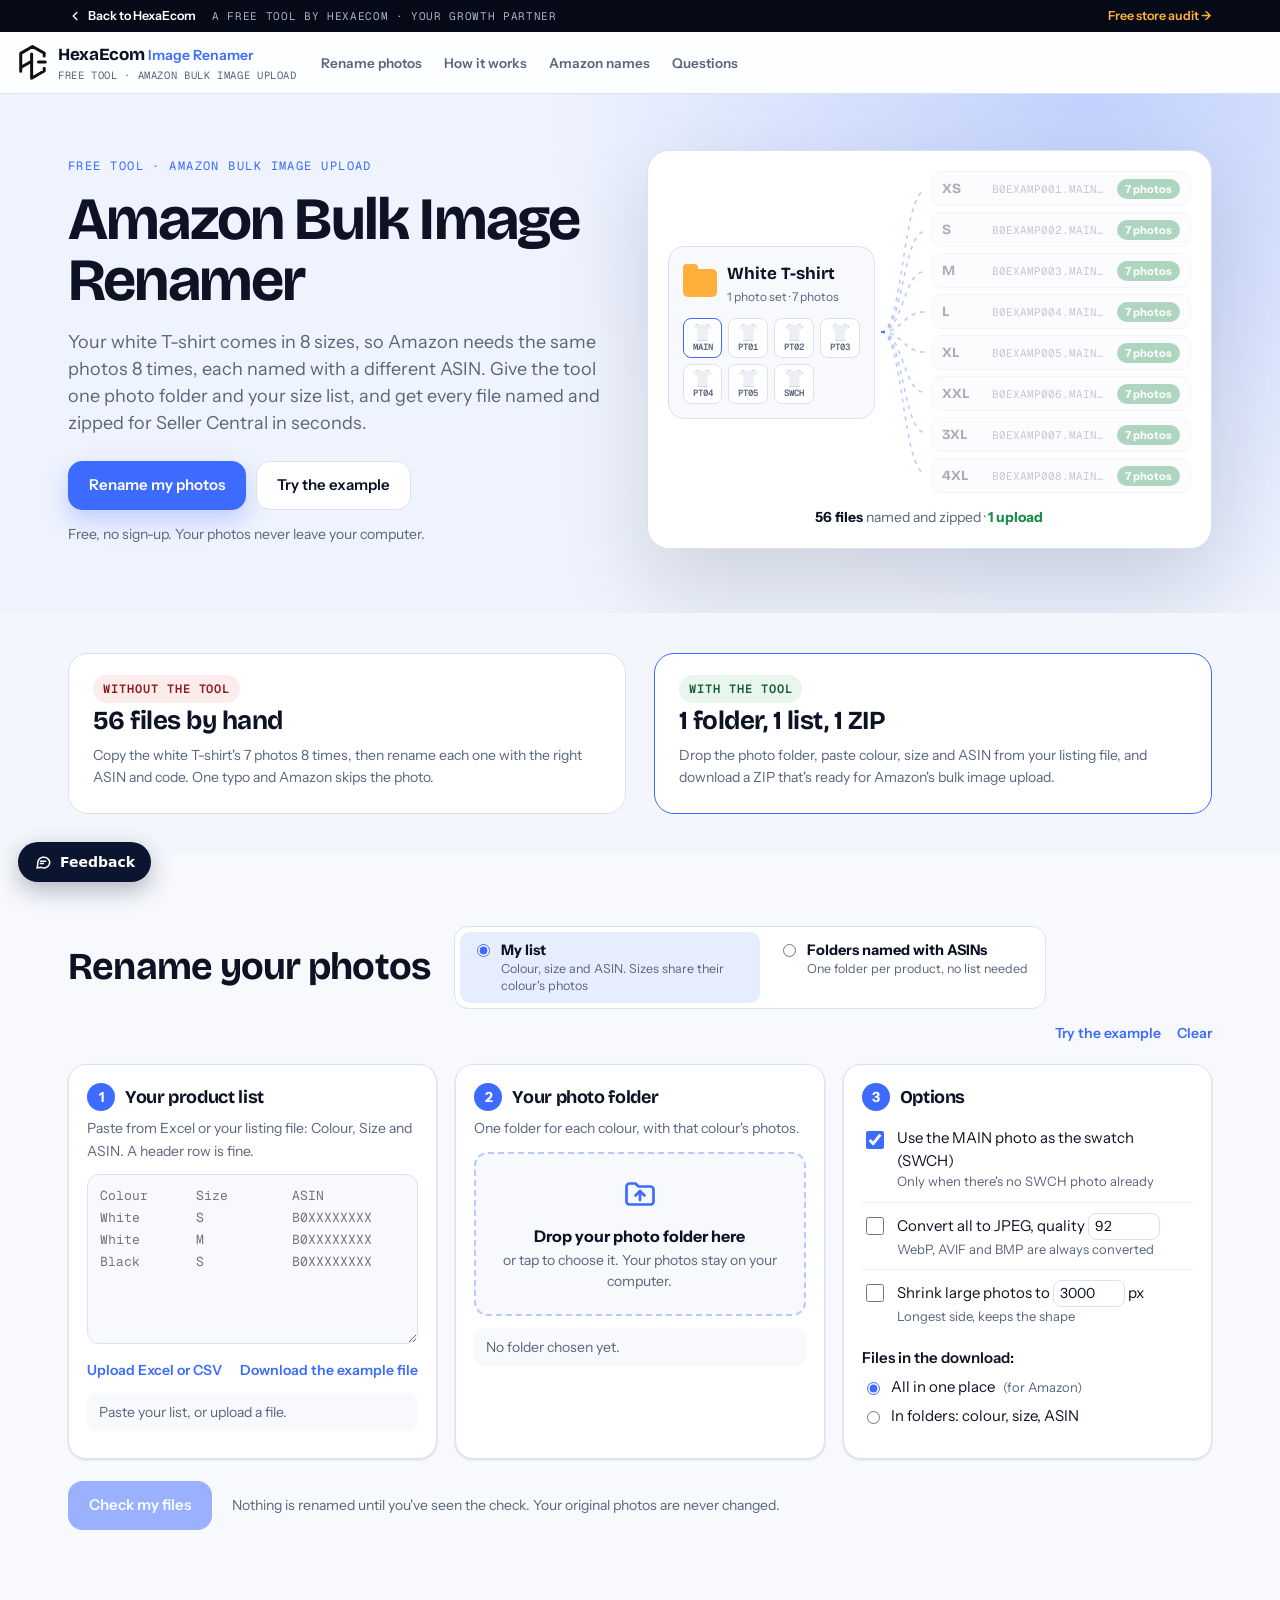
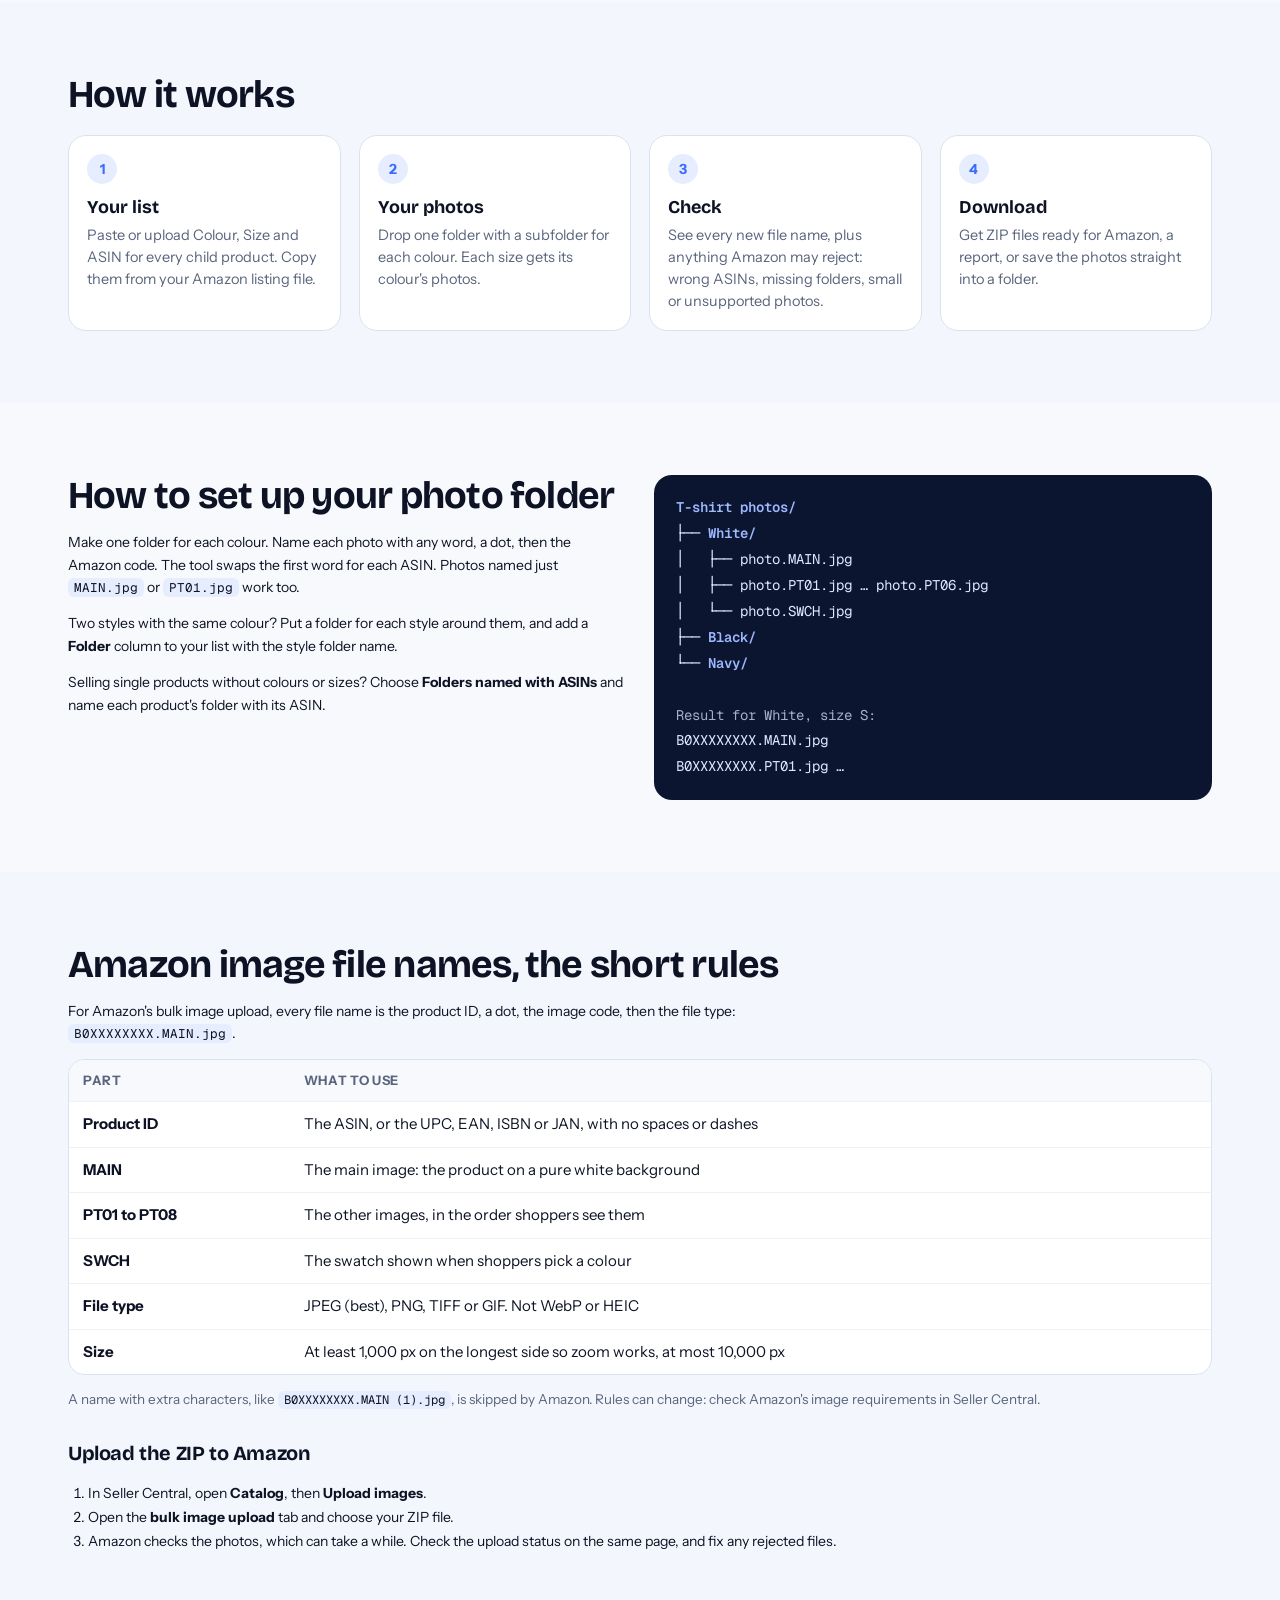
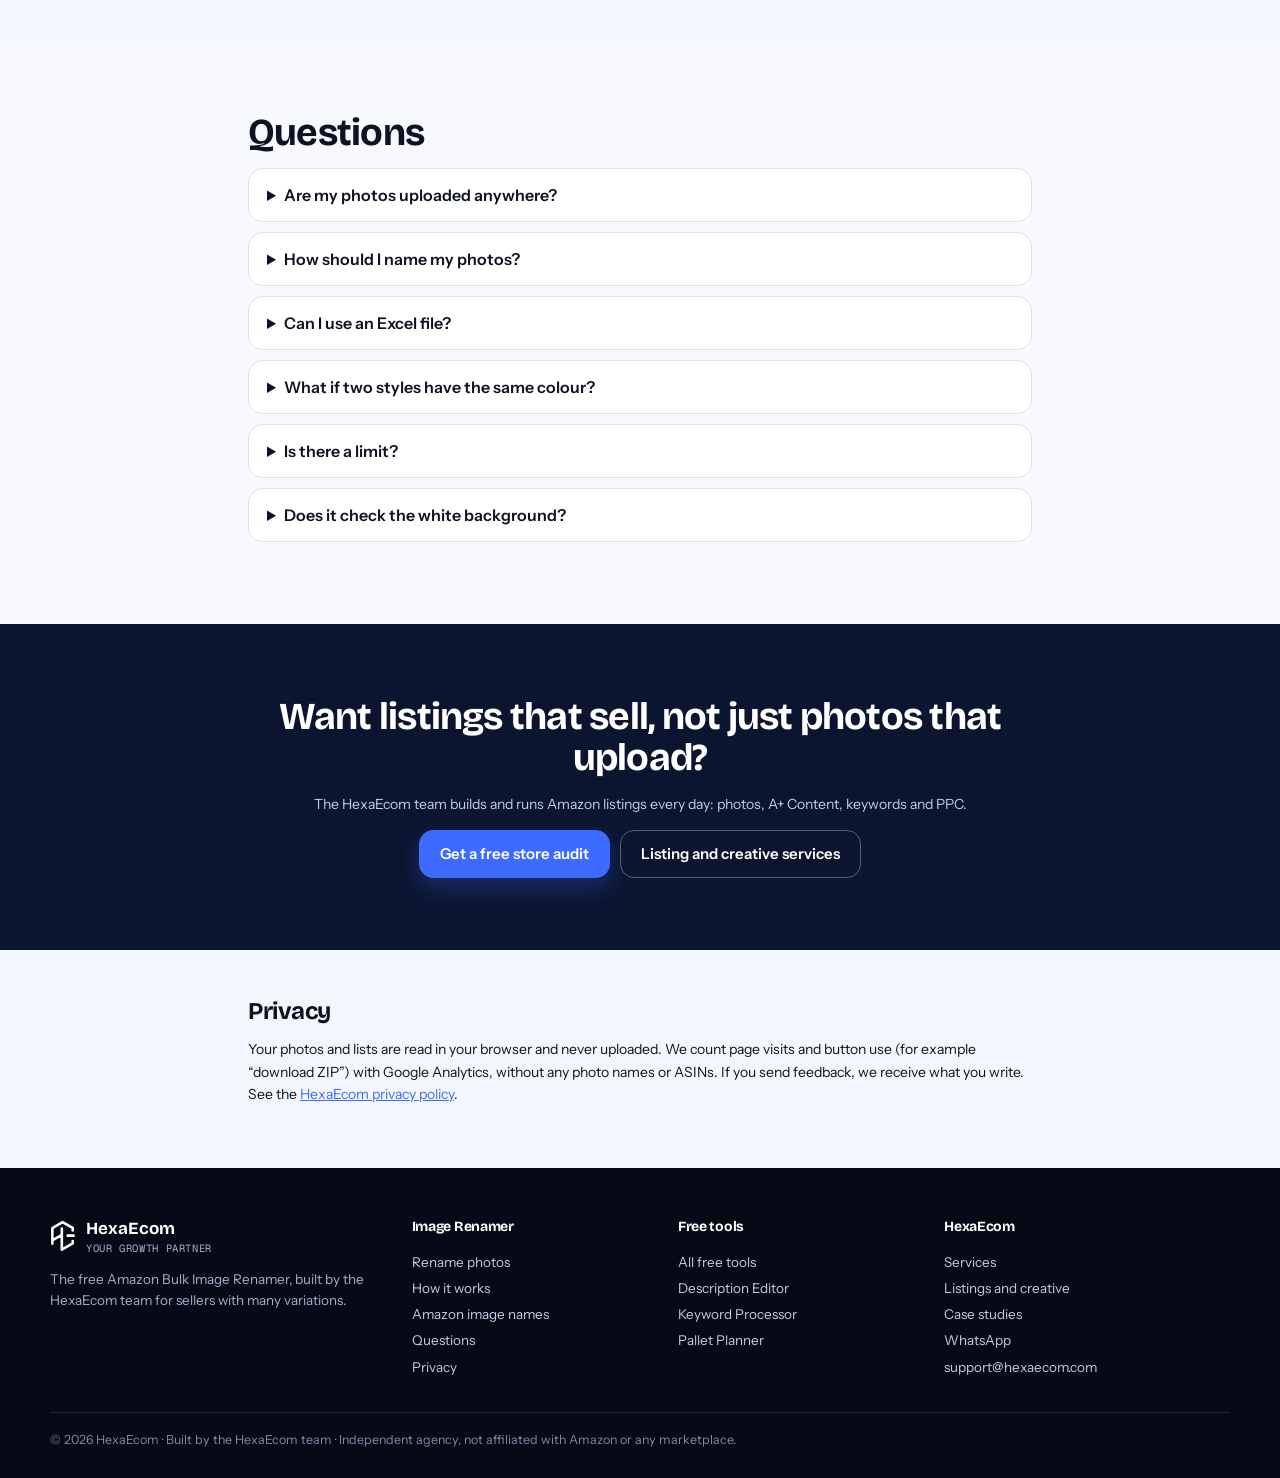
==== index.html @ 63f13015 "Amazon Bulk Image Renamer: first version One photo set per colour becomes Amazon file names for ever" ====
<!DOCTYPE html>
<html lang="en">
<head>
<meta charset="UTF-8">
<meta name="viewport" content="width=device-width, initial-scale=1">
<title>Amazon Bulk Image Renamer: Name Photos for Every ASIN | HexaEcom</title>
<meta name="description" content="Free Amazon bulk image renamer. One photo set per colour becomes ASIN.MAIN.jpg, ASIN.PT01.jpg and more for every size, in ZIPs ready for Seller Central's bulk image upload. No sign-up.">
<meta name="author" content="HexaEcom">
<link rel="canonical" href="https://images.hexaecom.com/">
<meta property="og:type" content="website">
<meta property="og:site_name" content="HexaEcom Image Renamer">
<meta property="og:title" content="Amazon Bulk Image Renamer | HexaEcom">
<meta property="og:description" content="Name listing photos for every ASIN at once, ready for Amazon's bulk image upload. Free, private, runs in your browser.">
<meta property="og:image" content="https://images.hexaecom.com/assets/img/og-image.png">
<meta property="og:url" content="https://images.hexaecom.com/">
<meta name="twitter:card" content="summary_large_image">
<meta name="theme-color" content="#3d6bff">
<link rel="icon" href="assets/img/favicon.svg" type="image/svg+xml">
<script src="assets/js/analytics.js"></script>
<link rel="preconnect" href="https://fonts.googleapis.com">
<link rel="preconnect" href="https://fonts.gstatic.com" crossorigin>
<link rel="stylesheet" href="https://fonts.googleapis.com/css2?family=Bricolage+Grotesque:opsz,wght@12..96,500..800&family=Geist+Mono:wght@400;500;600&family=Instrument+Sans:wght@400;500;600;700&display=swap">
<link rel="stylesheet" href="assets/css/base.css">
<link rel="stylesheet" href="assets/css/site.css">
<script type="application/ld+json">{"@context":"https://schema.org","@graph":[{"@type":"WebApplication","name":"Amazon Bulk Image Renamer","url":"https://images.hexaecom.com/","applicationCategory":"BusinessApplication","operatingSystem":"Any","browserRequirements":"Requires JavaScript","description":"Free tool that names product photos for every ASIN (ASIN.MAIN.jpg, ASIN.PT01.jpg, ASIN.SWCH.jpg) and packs them into ZIP files for Amazon's bulk image upload.","offers":{"@type":"Offer","price":"0","priceCurrency":"USD"},"publisher":{"@type":"Organization","name":"HexaEcom","url":"https://hexaecom.com/"}},{"@type":"FAQPage","mainEntity":[{"@type":"Question","name":"Are my photos uploaded anywhere?","acceptedAnswer":{"@type":"Answer","text":"No. The tool runs in your browser. Your photos are read on your computer and never uploaded, and your original files are never changed."}},{"@type":"Question","name":"How should I name my photos?","acceptedAnswer":{"@type":"Answer","text":"Any word, a dot, then the Amazon code, for example photo.MAIN.jpg, photo.PT01.jpg or photo.SWCH.jpg. Files named just MAIN.jpg or PT01.jpg work too. The tool replaces the first word with each ASIN."}},{"@type":"Question","name":"Can I use an Excel file?","acceptedAnswer":{"@type":"Answer","text":"Yes. Upload an .xlsx or .csv file with Colour, Size and ASIN columns, or copy the rows from Excel and paste them."}},{"@type":"Question","name":"What if two styles have the same colour?","acceptedAnswer":{"@type":"Answer","text":"Add a Folder column with the style folder name, for example Style 1, and keep one colour folder inside each style folder."}},{"@type":"Question","name":"Is there a limit?","acceptedAnswer":{"@type":"Answer","text":"No set limit. Big jobs are split into ZIP files under 1 GB and 1,000 photos each. In Chrome and Edge you can also save the photos straight into a folder."}}]}]}</script>
</head>
<body>
<a class="skip" href="#tool">Skip to the tool</a>
<div class="hx-bar"><div class="in"><a class="hx-home" href="https://hexaecom.com/"><svg width="14" height="14" viewBox="0 0 24 24" fill="none" stroke="currentColor" stroke-width="2.4" stroke-linecap="round" stroke-linejoin="round" aria-hidden="true"><path d="M15 18l-6-6 6-6"/></svg>Back to HexaEcom</a><span class="hx-tag">A free tool by HexaEcom · Your Growth Partner</span><a class="hx-audit" href="https://hexaecom.com/free-audit/">Free store audit →</a></div></div>
<header class="top">
  <a class="brand" href="./" title="Image Renamer home">
    <img src="assets/img/logo-mark.svg" alt="HexaEcom logo" width="30" height="37" class="mark-ink">
    <div><b>HexaEcom <span class="by">Image Renamer</span></b><small>Free tool · Amazon bulk image upload</small></div>
  </a>
  <nav class="nav" aria-label="Site"><a href="#tool">Rename photos</a><a href="#how">How it works</a><a href="#names">Amazon names</a><a href="#faq">Questions</a></nav>
</header>

<main id="main">
<section class="hero" data-feedback-label="Top of the page">
  <div class="hero-in">
    <div class="hero-copy">
      <span class="eyebrow">Free tool · Amazon bulk image upload</span>
      <h1>Amazon Bulk Image Renamer</h1>
      <p class="lead">Your white T-shirt comes in 8 sizes, so Amazon needs the same photos 8 times, each named with a different ASIN. Give the tool one photo folder and your size list, and get every file named and zipped for Seller Central in seconds.</p>
      <div class="hero-btns"><a class="btn primary big" href="#tool">Rename my photos</a><button type="button" class="btn big" id="heroExample">Try the example</button></div>
      <p class="hero-note">Free, no sign-up. Your photos never leave your computer.</p>
    </div>
    <div class="fan" role="img" aria-label="One folder of 7 photos for the white T-shirt is copied to 8 sizes, each named with its own ASIN">
      <div class="fan-src">
        <div class="fan-head"><span class="folder-ico" aria-hidden="true"></span><b>White T-shirt</b><small>1 photo set · 7 photos</small></div>
        <div class="thumbs" aria-hidden="true"><i>MAIN</i><i>PT01</i><i>PT02</i><i>PT03</i><i>PT04</i><i>PT05</i><i>SWCH</i></div>
      </div>
      <svg class="fan-lines" viewBox="0 0 60 320" preserveAspectRatio="none" aria-hidden="true">
        <path d="M0 160 C30 160 30 20 60 20"/><path d="M0 160 C30 160 30 60 60 60"/><path d="M0 160 C30 160 30 100 60 100"/><path d="M0 160 C30 160 30 140 60 140"/>
        <path d="M0 160 C30 160 30 180 60 180"/><path d="M0 160 C30 160 30 220 60 220"/><path d="M0 160 C30 160 30 260 60 260"/><path d="M0 160 C30 160 30 300 60 300"/>
      </svg>
      <ol class="fan-out" aria-hidden="true">
        <li><b>XS</b><span>B0EXAMP001.MAIN.jpg</span><em>7</em></li>
        <li><b>S</b><span>B0EXAMP002.MAIN.jpg</span><em>7</em></li>
        <li><b>M</b><span>B0EXAMP003.MAIN.jpg</span><em>7</em></li>
        <li><b>L</b><span>B0EXAMP004.MAIN.jpg</span><em>7</em></li>
        <li><b>XL</b><span>B0EXAMP005.MAIN.jpg</span><em>7</em></li>
        <li><b>XXL</b><span>B0EXAMP006.MAIN.jpg</span><em>7</em></li>
        <li><b>3XL</b><span>B0EXAMP007.MAIN.jpg</span><em>7</em></li>
        <li><b>4XL</b><span>B0EXAMP008.MAIN.jpg</span><em>7</em></li>
      </ol>
      <div class="fan-total" aria-hidden="true"><b>56 files</b> named and zipped · <span>1 upload</span></div>
    </div>
  </div>
</section>

<section class="band compare" data-feedback-label="Without and with the tool">
  <div class="wrap two">
    <div class="cmp bad"><span class="tag">Without the tool</span><h2>56 files by hand</h2><p>Copy the white T-shirt's 7 photos 8 times, then rename each one with the right ASIN and code. One typo and Amazon skips the photo.</p></div>
    <div class="cmp good"><span class="tag">With the tool</span><h2>1 folder, 1 list, 1 ZIP</h2><p>Drop the photo folder, paste colour, size and ASIN from your listing file, and download a ZIP that's ready for Amazon's bulk image upload.</p></div>
  </div>
</section>

<section class="band tool-band" id="tool" data-feedback-label="The image renamer tool" data-mode="list">
  <div class="wrap">
    <div class="tool-head">
      <h2>Rename your photos</h2>
      <div class="mode" role="radiogroup" aria-label="How your photos are organised">
        <label><input type="radio" name="mode" value="list" checked> <span><b>My list</b><small>Colour, size and ASIN. Sizes share their colour's photos</small></span></label>
        <label><input type="radio" name="mode" value="folders"> <span><b>Folders named with ASINs</b><small>One folder per product, no list needed</small></span></label>
      </div>
      <div class="tool-links"><button type="button" class="link keep" id="tryExample">Try the example</button><button type="button" class="link keep" id="clearAll">Clear</button></div>
    </div>
    <div class="steps3">
      <div class="card step only-list">
        <h3><i>1</i>Your product list</h3>
        <p class="sub">Paste from Excel or your listing file: Colour, Size and ASIN. A header row is fine.</p>
        <textarea id="list" spellcheck="false" aria-label="Your product list: colour, size and ASIN" placeholder="Colour	Size	ASIN
White	S	B0XXXXXXXX
White	M	B0XXXXXXXX
Black	S	B0XXXXXXXX"></textarea>
        <div class="row-links"><label class="link file">Upload Excel or CSV<input type="file" id="listFile" accept=".csv,.txt,.tsv,.xlsx,.xls" hidden></label><button type="button" class="link" id="exampleCsv">Download the example file</button></div>
        <p class="found" id="listNote">Paste your list, or upload a file.</p>
      </div>
      <div class="card step">
        <h3><i class="only-list">2</i><i class="only-folders">1</i>Your photo folder</h3>
        <p class="sub only-list">One folder for each colour, with that colour's photos.</p>
        <p class="sub only-folders">One folder for each product, named with its ASIN.</p>
        <label class="drop" id="drop">
          <input type="file" id="folderInput" webkitdirectory directory multiple hidden>
          <svg viewBox="0 0 24 24" aria-hidden="true"><path d="M3 7a2 2 0 0 1 2-2h4l2 2h8a2 2 0 0 1 2 2v8a2 2 0 0 1-2 2H5a2 2 0 0 1-2-2z"/><path d="M12 10v6M9 13l3-3 3 3"/></svg>
          <b>Drop your photo folder here</b><span>or tap to choose it. Your photos stay on your computer.</span>
        </label>
        <p class="found" id="folderNote">No folder chosen yet.</p>
      </div>
      <div class="card step">
        <h3><i class="only-list">3</i><i class="only-folders">2</i>Options</h3>
        <label class="opt"><input type="checkbox" data-opt="swch" checked> <span>Use the MAIN photo as the swatch (SWCH)<small>Only when there's no SWCH photo already</small></span></label>
        <label class="opt"><input type="checkbox" data-opt="jpeg"> <span>Convert all to JPEG, quality <input type="number" min="60" max="100" value="92" data-opt="quality" aria-label="JPEG quality"><small>WebP, AVIF and BMP are always converted</small></span></label>
        <label class="opt"><input type="checkbox" data-opt="resize"> <span>Shrink large photos to <input type="number" min="1000" max="10000" step="100" value="3000" data-opt="maxpx" aria-label="Longest side in pixels"> px<small>Longest side, keeps the shape</small></span></label>
        <div class="opt layout" role="radiogroup" aria-label="Files in the download"><span>Files in the download:</span>
          <label><input type="radio" name="layout" value="flat" data-opt="layout" checked> All in one place <small>(for Amazon)</small></label>
          <label><input type="radio" name="layout" value="folders" data-opt="layout"> In folders: colour, size, ASIN</label>
        </div>
      </div>
    </div>
    <div class="go">
      <button type="button" class="btn primary big" id="check" disabled>Check my files</button>
      <div class="go-status"><div class="bar" id="bar" hidden><i></i></div><p id="status" role="status" aria-live="polite">Nothing is renamed until you've seen the check. Your original photos are never changed.</p></div>
    </div>

    <div class="result" id="result" hidden>
      <div class="sum" id="sum" aria-live="polite"></div>
      <div class="res-grid">
        <div class="card names"><h3>New file names</h3><div id="names"></div></div>
        <div>
          <div class="card"><h3>Check</h3><ul class="checks" id="checks"></ul></div>
          <div class="outs">
            <button type="button" class="btn primary big" data-out="zip">Download ZIP for Amazon upload</button>
            <button type="button" class="btn big" id="saveFolder" data-out="folder" hidden>Save into a folder on my computer</button>
            <button type="button" class="btn big" data-out="report">Download the report (CSV)</button>
            <div class="zips" id="zips"></div>
            <p class="muted small" id="zipNote"></p>
          </div>
        </div>
      </div>
    </div>
  </div>
</section>

<section class="band" id="how" data-feedback-label="How it works">
  <div class="wrap">
    <h2>How it works</h2>
    <ol class="how">
      <li><b>Your list</b><span>Paste or upload Colour, Size and ASIN for every child product. Copy them from your Amazon listing file.</span></li>
      <li><b>Your photos</b><span>Drop one folder with a subfolder for each colour. Each size gets its colour's photos.</span></li>
      <li><b>Check</b><span>See every new file name, plus anything Amazon may reject: wrong ASINs, missing folders, small or unsupported photos.</span></li>
      <li><b>Download</b><span>Get ZIP files ready for Amazon, a report, or save the photos straight into a folder.</span></li>
    </ol>
  </div>
</section>

<section class="band alt" id="folders" data-feedback-label="How to set up your photo folder">
  <div class="wrap two">
    <div>
      <h2>How to set up your photo folder</h2>
      <p>Make one folder for each colour. Name each photo with any word, a dot, then the Amazon code. The tool swaps the first word for each ASIN. Photos named just <code>MAIN.jpg</code> or <code>PT01.jpg</code> work too.</p>
      <p>Two styles with the same colour? Put a folder for each style around them, and add a <b>Folder</b> column to your list with the style folder name.</p>
      <p>Selling single products without colours or sizes? Choose <b>Folders named with ASINs</b> and name each product's folder with its ASIN.</p>
    </div>
    <pre class="tree" aria-label="Example photo folder"><b>T-shirt photos/</b>
├── <b>White/</b>
│   ├── photo.MAIN.jpg
│   ├── photo.PT01.jpg … photo.PT06.jpg
│   └── photo.SWCH.jpg
├── <b>Black/</b>
└── <b>Navy/</b>

<span>Result for White, size S:</span>
B0XXXXXXXX.MAIN.jpg
B0XXXXXXXX.PT01.jpg …</pre>
  </div>
</section>

<section class="band" id="names" data-feedback-label="Amazon image file names">
  <div class="wrap">
    <h2>Amazon image file names, the short rules</h2>
    <p class="intro">For Amazon's bulk image upload, every file name is the product ID, a dot, the image code, then the file type: <code>B0XXXXXXXX.MAIN.jpg</code>.</p>
    <div class="table-wrap"><table>
      <thead><tr><th>Part</th><th>What to use</th></tr></thead>
      <tbody>
        <tr><td>Product ID</td><td>The ASIN, or the UPC, EAN, ISBN or JAN, with no spaces or dashes</td></tr>
        <tr><td>MAIN</td><td>The main image: the product on a pure white background</td></tr>
        <tr><td>PT01 to PT08</td><td>The other images, in the order shoppers see them</td></tr>
        <tr><td>SWCH</td><td>The swatch shown when shoppers pick a colour</td></tr>
        <tr><td>File type</td><td>JPEG (best), PNG, TIFF or GIF. Not WebP or HEIC</td></tr>
        <tr><td>Size</td><td>At least 1,000 px on the longest side so zoom works, at most 10,000 px</td></tr>
      </tbody>
    </table></div>
    <p class="muted small">A name with extra characters, like <code>B0XXXXXXXX.MAIN (1).jpg</code>, is skipped by Amazon. Rules can change: check Amazon's image requirements in Seller Central.</p>
    <h3>Upload the ZIP to Amazon</h3>
    <ol class="plain">
      <li>In Seller Central, open <b>Catalog</b>, then <b>Upload images</b>.</li>
      <li>Open the <b>bulk image upload</b> tab and choose your ZIP file.</li>
      <li>Amazon checks the photos, which can take a while. Check the upload status on the same page, and fix any rejected files.</li>
    </ol>
  </div>
</section>

<section class="band alt" id="faq" data-feedback-label="Questions">
  <div class="wrap narrow">
    <h2>Questions</h2>
    <details><summary>Are my photos uploaded anywhere?</summary><p>No. The tool runs in your browser. Your photos are read on your computer and never uploaded, and your original files are never changed.</p></details>
    <details><summary>How should I name my photos?</summary><p>Any word, a dot, then the Amazon code, for example <code>photo.MAIN.jpg</code>, <code>photo.PT01.jpg</code> or <code>photo.SWCH.jpg</code>. Files named just <code>MAIN.jpg</code> or <code>PT01.jpg</code> work too. Other codes in your names are kept, and the check tells you if Amazon may not accept them.</p></details>
    <details><summary>Can I use an Excel file?</summary><p>Yes. Upload an .xlsx or .csv file with Colour, Size and ASIN columns, or copy the rows from Excel and paste them. <button type="button" class="link" data-example-csv>Download the example file</button>.</p></details>
    <details><summary>What if two styles have the same colour?</summary><p>Add a <b>Folder</b> column with the style folder name, for example <code>Style 1</code>, and keep one colour folder inside each style folder.</p></details>
    <details><summary>Is there a limit?</summary><p>No set limit. Big jobs are split into ZIP files under 1 GB and 1,000 photos each, the safer limits for Amazon's upload. In Chrome and Edge you can also save the photos straight into a folder.</p></details>
    <details><summary>Does it check the white background?</summary><p>Not yet. It checks names, ASINs, file types and photo sizes. Amazon checks the main image background when you upload.</p></details>
  </div>
</section>

<section class="band cta" data-feedback-label="Work with HexaEcom">
  <div class="wrap narrow center">
    <h2>Want listings that sell, not just photos that upload?</h2>
    <p>The HexaEcom team builds and runs Amazon listings every day: photos, A+ Content, keywords and PPC.</p>
    <div class="hero-btns center"><a class="btn primary big" href="https://hexaecom.com/free-audit/">Get a free store audit</a><a class="btn big" href="https://hexaecom.com/services/listings-creative/">Listing and creative services</a></div>
  </div>
</section>

<section class="band privacy" id="privacy" data-feedback-label="Privacy">
  <div class="wrap narrow">
    <h2>Privacy</h2>
    <p>Your photos and lists are read in your browser and never uploaded. We count page visits and button use (for example “download ZIP”) with Google Analytics, without any photo names or ASINs. If you send feedback, we receive what you write. See the <a href="https://hexaecom.com/privacy-policy/">HexaEcom privacy policy</a>.</p>
  </div>
</section>
</main>

<footer class="site-foot hx-foot">
  <div class="grid">
    <div><a class="logo" href="https://hexaecom.com/"><img src="assets/img/logo-mark-white.svg" alt="" width="26" height="32"><span><b>HexaEcom</b><small>Your Growth Partner</small></span></a>
      <p>The free Amazon Bulk Image Renamer, built by the HexaEcom team for sellers with many variations.</p></div>
    <div><h4>Image Renamer</h4><a href="#tool">Rename photos</a><a href="#how">How it works</a><a href="#names">Amazon image names</a><a href="#faq">Questions</a><a href="#privacy">Privacy</a></div>
    <div><h4>Free tools</h4><a href="https://hexaecom.com/free-tools/">All free tools</a><a href="https://hexaecom.com/free-tools/description-editor/">Description Editor</a><a href="https://hexaecom.com/free-tools/keyword-processor/">Keyword Processor</a><a href="https://pallet.hexaecom.com/">Pallet Planner</a></div>
    <div><h4>HexaEcom</h4><a href="https://hexaecom.com/services/">Services</a><a href="https://hexaecom.com/services/listings-creative/">Listings and creative</a><a href="https://hexaecom.com/case-studies/">Case studies</a><a href="https://wa.me/8801723252489" target="_blank" rel="noopener">WhatsApp</a><a href="mailto:support@hexaecom.com">support@hexaecom.com</a></div>
  </div>
  <div class="bottom">© 2026 HexaEcom · Built by the HexaEcom team · Independent agency, not affiliated with Amazon or any marketplace.</div>
</footer>
<script src="assets/js/zip.js" defer></script>
<script src="assets/js/renamer.js" defer></script>
<script src="assets/js/site.js" defer></script>
<script src="/assets/js/feedback.js" defer></script>
</body>
</html>
---- assets/css/base.css ----
/* HexaEcom Pallet Planner · shared site styles and theme tokens */
:root{
  --bg:#f4f5f7; --panel:#ffffff; --panel2:#f7f8fa; --seg:#eceff3; --ink:#14171c; --muted:#5d6878; --faint:#8a94a3; --line:#dde2e9; --line2:#eef1f5;
  --brand:#111418; --brand-ink:#ffffff; --accent:#2b59c3; --accent-soft:#e8eefb; --ring:#b7c9f3;
  --ok:#1a8a4a; --warn:#b76e00; --err:#c0262d; --info:#1d5fc4;
  --ok-bg:#e8f6ee; --warn-bg:#fff4e0; --err-bg:#fdecec; --info-bg:#e9f1fd;
  --ok-ink:#135f34; --warn-ink:#7a4a00; --err-ink:#8d1a20; --info-ink:#153f86;
  --hl-bg:#fff8e6; --hl-line:#f1d58f;
  --head:#ffffff; --head-ink:#111418; --head-muted:#5d6878; --head-btn:#f2f4f7; --head-line:#dde2e9;
  --hero:#eef2f8; --hero-ink:#111418; --hero-muted:#4a5565; --hero-eyebrow:#2b59c3; --hero-shadow:0 -10px 40px rgba(16,24,40,.12);
  --view3d:#eef2f7; --floor3d:#dfe5ec; --cfloor3d:#d9dee5; --shadow:0 1px 2px rgba(16,24,40,.06),0 1px 3px rgba(16,24,40,.08);
  --radius:10px;
  color-scheme:light;
}
@media (prefers-color-scheme:dark){
  :root:not([data-theme="light"]){
    --bg:#0e1115; --panel:#161a20; --panel2:#1b2027; --seg:#222830; --ink:#e8ebef; --muted:#a2acb9; --faint:#7d8794; --line:#2a313b; --line2:#222830;
    --brand:#f2f4f7; --brand-ink:#111418; --accent:#7ea3ff; --accent-soft:#1b2640; --ring:#33508f;
    --ok-bg:#12291d; --warn-bg:#2d2210; --err-bg:#311517; --info-bg:#132341;
    --ok-ink:#7fd6a2; --warn-ink:#f3c26b; --err-ink:#ff9a9f; --info-ink:#9bbcff;
    --ok:#4cc27e; --warn:#e2a23a; --err:#ff6b70; --info:#7ea3ff;
    --hl-bg:#2a2414; --hl-line:#5a4a1f;
    --head:#0a0c0f; --head-ink:#ffffff; --head-muted:#a6b0bf; --head-btn:#181d24; --head-line:#262d37;
    --hero:#0a0c0f; --hero-ink:#ffffff; --hero-muted:#c4ccd8; --hero-eyebrow:#9bb7ff; --hero-shadow:0 -10px 60px rgba(0,0,0,.45);
    --view3d:#1a2029; --floor3d:#28303b; --cfloor3d:#6b7581; --shadow:none;
    color-scheme:dark;
  }
}
:root[data-theme="dark"]{
  --bg:#0e1115; --panel:#161a20; --panel2:#1b2027; --seg:#222830; --ink:#e8ebef; --muted:#a2acb9; --faint:#7d8794; --line:#2a313b; --line2:#222830;
  --brand:#f2f4f7; --brand-ink:#111418; --accent:#7ea3ff; --accent-soft:#1b2640; --ring:#33508f;
  --ok-bg:#12291d; --warn-bg:#2d2210; --err-bg:#311517; --info-bg:#132341;
  --ok-ink:#7fd6a2; --warn-ink:#f3c26b; --err-ink:#ff9a9f; --info-ink:#9bbcff;
  --ok:#4cc27e; --warn:#e2a23a; --err:#ff6b70; --info:#7ea3ff;
  --hl-bg:#2a2414; --hl-line:#5a4a1f;
  --head:#0a0c0f; --head-ink:#ffffff; --head-muted:#a6b0bf; --head-btn:#181d24; --head-line:#262d37;
    --hero:#0a0c0f; --hero-ink:#ffffff; --hero-muted:#c4ccd8; --hero-eyebrow:#9bb7ff; --hero-shadow:0 -10px 60px rgba(0,0,0,.45);
  --view3d:#1a2029; --floor3d:#28303b; --cfloor3d:#6b7581; --shadow:none;
  color-scheme:dark;
}
*{box-sizing:border-box}
html,body{margin:0}
html{-webkit-text-size-adjust:100%}
body{background:var(--bg);color:var(--ink);font:14px/1.5 -apple-system,BlinkMacSystemFont,"Segoe UI",Roboto,"Helvetica Neue",Arial,sans-serif;overflow-x:hidden}
a{color:var(--accent)}
button,input,select{font:inherit;color:inherit}
button{cursor:pointer}
img,svg{max-width:100%}
:focus-visible{outline:2px solid var(--accent);outline-offset:2px}
.skip{position:absolute;left:-999px;top:0;background:var(--panel);padding:8px 12px;z-index:200}
.skip:focus{left:8px;top:8px}

/* header */
.top{position:sticky;top:0;z-index:50;background:var(--head);color:var(--head-ink);display:flex;align-items:center;gap:14px;padding:10px 18px;flex-wrap:wrap;border-bottom:1px solid var(--head-line)}
.brand{display:flex;align-items:center;gap:10px;min-width:0;color:inherit;text-decoration:none}
.brand img{width:30px;height:37px;flex:none;display:block}
.brand b{font-size:16px;display:block;white-space:nowrap;letter-spacing:-.01em}
.brand small{color:var(--head-muted);font-size:12px;display:block;white-space:nowrap}
.brand .by{font-weight:600;color:var(--head-muted);font-size:13px}
.nav{display:flex;gap:2px;flex-wrap:wrap}
.nav a{color:var(--head-muted);text-decoration:none;padding:6px 10px;border-radius:7px;font-weight:600;font-size:13px}
.nav a:hover,.nav a[aria-current="page"]{color:var(--head-ink);background:var(--head-btn)}
.top .spacer{flex:1}

/* buttons */
.btn{border:1px solid var(--line);background:var(--panel);border-radius:8px;padding:6px 11px;display:inline-flex;align-items:center;gap:6px;font-weight:600;font-size:13px;text-decoration:none;color:var(--ink);white-space:nowrap}
.btn:hover{border-color:var(--faint)}
.top .btn{background:var(--head-btn);border-color:var(--head-line);color:var(--head-ink)}
.top .btn:hover{border-color:var(--faint)}
.btn.primary{background:var(--brand);border-color:var(--brand);color:var(--brand-ink)}
.top .btn.primary{background:var(--head-ink);border-color:var(--head-ink);color:var(--head)}
.btn.small{padding:3px 8px;font-size:12px}
.btn.big{padding:11px 18px;font-size:15px;border-radius:10px}
.btn.danger{color:var(--err)}
.btn.icon{padding:6px 8px}

/* footer */
.site-foot{border-top:1px solid var(--line);color:var(--muted);font-size:13px;padding:22px 18px 30px;margin-top:20px}
.site-foot .in{max-width:1180px;margin:0 auto;display:flex;gap:14px 24px;align-items:center;flex-wrap:wrap}
.site-foot img{width:22px;height:27px}
.site-foot .credit{display:flex;align-items:center;gap:10px}
.site-foot nav{display:flex;gap:14px;flex-wrap:wrap;margin-left:auto}
.site-foot a{color:var(--muted)}

/* shared bits */
.card{background:var(--panel);border:1px solid var(--line);border-radius:var(--radius);padding:14px;box-shadow:var(--shadow)}
.note{font-size:12px;color:var(--muted)}
.muted{color:var(--muted)}
.mono{font-family:ui-monospace,SFMono-Regular,Menlo,Consolas,monospace;font-size:12px}
.row{display:flex;gap:8px;align-items:center;flex-wrap:wrap}
.spacer{flex:1}
.badge{display:inline-block;border-radius:999px;padding:2px 9px;font-size:12px;font-weight:700;background:var(--seg);color:var(--muted)}
.badge.ok{background:var(--ok-bg);color:var(--ok)}.badge.warn{background:var(--warn-bg);color:var(--warn)}.badge.err{background:var(--err-bg);color:var(--err)}
.toast{position:fixed;right:16px;bottom:16px;left:auto;max-width:calc(100vw - 32px);background:#111418;color:#fff;padding:10px 14px;border-radius:8px;font-size:13px;z-index:99;opacity:0;transition:.2s;pointer-events:none}
.toast.show{opacity:1}
dialog{border:1px solid var(--line);border-radius:14px;background:var(--panel);color:var(--ink);padding:20px;width:min(560px,calc(100vw - 32px));box-shadow:0 20px 50px rgba(0,0,0,.3)}
dialog::backdrop{background:rgba(10,12,16,.55)}
dialog h2{margin:0 0 6px;font-size:18px}
.unitpick{display:grid;grid-template-columns:1fr 1fr;gap:10px;margin-top:14px}
.unitpick .btn{flex-direction:column;padding:16px;font-size:15px;white-space:normal;text-align:center}
.unitpick small{font-weight:500;color:var(--muted);font-size:12px}
@media (max-width:520px){.unitpick{grid-template-columns:1fr}}
:root[data-theme="dark"] .mark-ink{filter:invert(1)}
@media (prefers-color-scheme:dark){:root:not([data-theme="light"]) .mark-ink{filter:invert(1)}}
.btn[data-act="theme"][data-mode="light"] svg path{fill:none}
.btn[data-act="theme"][data-mode="dark"] svg circle{fill:currentColor}
.themebtn{gap:6px}
.themebtn .tl{font-size:12.5px}
@media (max-width:520px){.themebtn .tl{display:none}}

/* ===================================================================== HexaEcom brand
   Same fonts, colours, buttons and header as hexaecom.com. Everything above still works; this block
   only changes the look. */
:root{
  --bg:#f3f6fc; --panel:#ffffff; --panel2:#f7f9fd; --seg:#e9eef8; --ink:#0d1324; --muted:#59657c; --faint:#8a94ab; --line:#dbe2ef; --line2:#edf1f8;
  --brand:#3d6bff; --brand-ink:#ffffff; --accent:#3d6bff; --accent-soft:#e6edff; --ring:#b9c9ff;
  --amber:#ffb03b; --mint:#22c993; --navy:#0c1530; --night:#060a17;
  --head:rgba(255,255,255,.86); --head-ink:#0d1324; --head-muted:#59657c; --head-btn:#eef2fb; --head-line:#dbe2ef;
  --hero:#eef3fd; --hero-ink:#0d1324; --hero-muted:#59657c; --hero-eyebrow:#3d6bff; --hero-shadow:0 40px 90px rgba(13,19,36,.14);
  --radius:16px;
  --display:"Bricolage Grotesque","Instrument Sans",-apple-system,BlinkMacSystemFont,"Segoe UI",Roboto,sans-serif;
  --body:"Instrument Sans",-apple-system,BlinkMacSystemFont,"Segoe UI",Roboto,"Helvetica Neue",Arial,sans-serif;
  --mono:"Geist Mono",ui-monospace,SFMono-Regular,Menlo,Consolas,monospace;
}
@media (prefers-color-scheme:dark){
  :root:not([data-theme="light"]){
    --bg:#070b18; --panel:#0e1630; --panel2:#121c3a; --seg:#16224a; --ink:#e9eefb; --muted:#a3b0cc; --faint:#7d8aa8; --line:#22305c; --line2:#1a2548;
    --brand:#5b82ff; --brand-ink:#ffffff; --accent:#8fb0ff; --accent-soft:#16224a; --ring:#33508f;
    --head:rgba(6,10,23,.86); --head-ink:#ffffff; --head-muted:#a3b0cc; --head-btn:#121c3a; --head-line:#22305c;
    --hero:#0a1230; --hero-ink:#ffffff; --hero-muted:#c3cde6; --hero-eyebrow:#9db8ff; --hero-shadow:0 40px 100px rgba(0,0,0,.45);
  }
}
:root[data-theme="dark"]{
  --bg:#070b18; --panel:#0e1630; --panel2:#121c3a; --seg:#16224a; --ink:#e9eefb; --muted:#a3b0cc; --faint:#7d8aa8; --line:#22305c; --line2:#1a2548;
  --brand:#5b82ff; --brand-ink:#ffffff; --accent:#8fb0ff; --accent-soft:#16224a; --ring:#33508f;
  --head:rgba(6,10,23,.86); --head-ink:#ffffff; --head-muted:#a3b0cc; --head-btn:#121c3a; --head-line:#22305c;
  --hero:#0a1230; --hero-ink:#ffffff; --hero-muted:#c3cde6; --hero-eyebrow:#9db8ff; --hero-shadow:0 40px 100px rgba(0,0,0,.45);
}
body{font-family:var(--body)}
h1,h2,h3,h4,.brand b,dialog h2{font-family:var(--display);letter-spacing:-.02em}
.mono,code{font-family:var(--mono)}

/* the bar back to hexaecom.com, on every page */
.hx-bar{background:var(--night);color:#c3cde6;font-size:12.5px;position:relative;z-index:51}
.hx-bar .in{max-width:1180px;margin:0 auto;padding:7px 18px;display:flex;align-items:center;gap:16px}
.hx-bar a{color:#fff;text-decoration:none;font-weight:600}
.hx-bar a:hover{text-decoration:underline}
.hx-bar .hx-home{display:inline-flex;align-items:center;gap:6px}
.hx-bar .hx-tag{color:#a3b0cc;font-family:var(--mono);font-size:11px;letter-spacing:.06em;text-transform:uppercase}
.hx-bar .hx-audit{margin-left:auto;color:var(--amber)}
@media (max-width:640px){.hx-bar .hx-tag{display:none}}

/* header: white glass like hexaecom.com */
.top{background:var(--head);backdrop-filter:blur(14px) saturate(1.6);-webkit-backdrop-filter:blur(14px) saturate(1.6)}
.brand b{font-size:17px;font-weight:750}
.brand .by{font-family:var(--body);font-weight:600;color:var(--accent);font-size:14px;letter-spacing:0}
.brand small{font-family:var(--mono);font-size:10.5px;letter-spacing:.06em;text-transform:uppercase}
.nav a{border-radius:10px;font-size:13.5px}
.nav a:hover,.nav a[aria-current="page"]{color:var(--accent);background:var(--accent-soft)}

/* buttons: rounded, blue primary with a soft glow */
.btn{border-radius:12px;transition:background .2s,border-color .2s,box-shadow .2s,transform .2s}
.btn.big{border-radius:14px;padding:12px 20px}
.btn.primary,.top .btn.primary{background:var(--brand);border-color:var(--brand);color:var(--brand-ink);box-shadow:0 10px 24px rgba(61,107,255,.28)}
.btn.primary:hover,.top .btn.primary:hover{background:#2f55d8;border-color:#2f55d8;transform:translateY(-1px)}
.card{border-radius:var(--radius)}
dialog{border-radius:20px}
.toast{background:var(--navy);border-radius:12px}

/* footer: dark, like hexaecom.com */
.site-foot.hx-foot{background:var(--night);color:#a3b0cc;border-top:0;margin-top:0;padding:48px 18px 28px}
.hx-foot .grid{max-width:1180px;margin:0 auto;display:grid;grid-template-columns:1.4fr 1fr 1fr 1.2fr;gap:28px}
.hx-foot h4{color:#fff;font-size:14px;margin:0 0 12px}
.hx-foot a{color:#c3cde6;text-decoration:none;display:block;padding:3px 0;font-size:13.5px}
.hx-foot a:hover{color:#fff}
.hx-foot .logo{display:flex;align-items:center;gap:10px;margin-bottom:12px;padding:0}
.hx-foot .logo img{width:26px;height:32px}
.hx-foot .logo b{display:block;color:#fff;font-family:var(--display);font-size:17px}
.hx-foot .logo small{display:block;font-family:var(--mono);font-size:10.5px;letter-spacing:.06em;text-transform:uppercase;color:#a3b0cc}
.hx-foot p{margin:0;font-size:13.5px;line-height:1.55;max-width:320px}
.hx-foot .bottom{max-width:1180px;margin:32px auto 0;padding-top:18px;border-top:1px solid #1a2548;font-size:12.5px;color:#7d8aa8}
@media (max-width:860px){.hx-foot .grid{grid-template-columns:1fr 1fr}}
@media (max-width:520px){.hx-foot .grid{grid-template-columns:1fr}}
/* the bar back to hexaecom.com stays at the top while you scroll (computers); never printed */
.hx-bar{position:sticky;top:0}
.hx-bar .in{height:32px;padding-top:0;padding-bottom:0}
.top{top:32px}
@media (max-width:760px){.hx-bar{position:relative}}
@media print{.hx-bar,.mbar{display:none!important}}
---- assets/css/site.css ----
/* HexaEcom Image Renamer · page and tool styles (tokens and header/footer come from base.css) */
html{scroll-behavior:smooth;scroll-padding-top:90px}
@media (prefers-reduced-motion:reduce){html{scroll-behavior:auto}}
body{background:var(--bg);color:var(--ink)}
.wrap{max-width:1180px;margin:0 auto;padding:0 18px}
.wrap.narrow{max-width:820px}
.center{text-align:center}
.band{padding:72px 0}
.band.alt{background:var(--panel2)}
.band h2{font-size:clamp(26px,3.2vw,38px);line-height:1.1;margin:0 0 14px}
.band h3{font-size:20px;margin:28px 0 10px}
.band p{line-height:1.6}
.two{display:grid;grid-template-columns:minmax(0,1fr) minmax(0,1fr);gap:28px;align-items:start}
.muted{color:var(--muted)}
.small{font-size:13.5px}
code{background:var(--accent-soft);color:var(--ink);padding:1px 6px;border-radius:6px;font-size:.9em}
.link{background:none;border:0;padding:0;color:var(--accent);font:inherit;font-weight:600;cursor:pointer;text-decoration:none}
.link:hover{text-decoration:underline}
.link[disabled]{opacity:.5;cursor:default}

/* hero: the "one photo set to every size" picture */
.hero{background:var(--hero);color:var(--hero-ink);padding:56px 0 64px;overflow:hidden;position:relative}
.hero:before{content:"";position:absolute;inset:0;background:radial-gradient(circle at 85% 0%,rgba(61,107,255,.25),transparent 45%);pointer-events:none}
.hero-in{max-width:1180px;margin:0 auto;padding:0 18px;display:grid;grid-template-columns:minmax(0,1fr) minmax(0,1.05fr);gap:40px;align-items:center;position:relative}
.eyebrow{display:inline-block;font-family:var(--mono);font-size:12px;letter-spacing:.12em;text-transform:uppercase;color:var(--hero-eyebrow);margin-bottom:14px}
.hero h1{font-size:clamp(36px,5vw,60px);line-height:1.02;letter-spacing:-.03em;margin:0 0 18px}
.hero .lead{font-size:18px;color:var(--hero-muted);margin:0 0 24px;max-width:560px}
.hero-btns{display:flex;flex-wrap:wrap;gap:10px}
.hero-btns.center{justify-content:center}
.hero-note{font-size:14px;color:var(--hero-muted);margin:14px 0 0}

.fan{display:grid;grid-template-columns:minmax(0,1fr) 44px minmax(0,1.25fr);grid-template-rows:auto auto;align-items:center;gap:0 6px;
  background:var(--panel);color:var(--ink);border:1px solid var(--line);border-radius:22px;padding:20px;box-shadow:var(--hero-shadow,0 30px 80px rgba(12,21,48,.18))}
.fan-src{background:var(--panel2);border:1px solid var(--line);border-radius:16px;padding:14px}
.fan-head{display:grid;grid-template-columns:auto 1fr;gap:2px 10px;align-items:center;margin-bottom:12px}
.fan-head b{font-family:var(--display);font-size:17px}
.fan-head small{grid-column:2;color:var(--muted);font-size:12px}
.folder-ico{grid-row:span 2;width:34px;height:28px;border-radius:5px;background:#ffb03b;position:relative}
.folder-ico:before{content:"";position:absolute;left:0;top:-5px;width:15px;height:8px;background:#ffb03b;border-radius:4px 4px 0 0}
.thumbs{display:grid;grid-template-columns:repeat(4,1fr);gap:6px}
.thumbs i{font-style:normal;aspect-ratio:1;border-radius:8px;background:#fff;border:1px solid var(--line);display:grid;place-items:end center;
  font:600 9px/1 var(--mono);color:var(--muted);padding-bottom:5px;position:relative;overflow:hidden}
.thumbs i:before{content:"";position:absolute;left:26%;right:26%;top:12%;bottom:42%;background:#eceff3;border:1.5px solid #cfd5df;
  clip-path:polygon(20% 0,35% 8%,65% 8%,80% 0,100% 18%,85% 35%,78% 30%,78% 100%,22% 100%,22% 30%,15% 35%,0 18%)}
.thumbs i:first-child{border-color:var(--accent)}
.fan-lines{width:44px;height:100%;min-height:260px}
.fan-lines path{fill:none;stroke:var(--accent);stroke-width:1.6;opacity:.35;vector-effect:non-scaling-stroke;stroke-dasharray:4 5;animation:dash 1.2s linear infinite}
@keyframes dash{to{stroke-dashoffset:-18}}
.fan-out{list-style:none;margin:0;padding:0;display:grid;gap:6px}
.fan-out li{display:grid;grid-template-columns:42px minmax(0,1fr) auto;align-items:center;gap:8px;background:var(--panel2);border:1px solid var(--line);
  border-radius:10px;padding:6px 10px;font-size:12px;opacity:.35;animation:fill 8s infinite}
.fan-out li b{font-family:var(--display);font-size:14px}
.fan-out li span{font-family:var(--mono);color:var(--muted);overflow:hidden;text-overflow:ellipsis;white-space:nowrap;font-size:11px}
.fan-out li em{font-style:normal;font-weight:700;color:#fff;background:var(--ok,#1a8a4a);border-radius:999px;font-size:11px;padding:2px 8px}
.fan-out li em:after{content:" photos"}
.fan-out li:nth-child(1){animation-delay:.2s}.fan-out li:nth-child(2){animation-delay:.5s}.fan-out li:nth-child(3){animation-delay:.8s}
.fan-out li:nth-child(4){animation-delay:1.1s}.fan-out li:nth-child(5){animation-delay:1.4s}.fan-out li:nth-child(6){animation-delay:1.7s}
.fan-out li:nth-child(7){animation-delay:2s}.fan-out li:nth-child(8){animation-delay:2.3s}
@keyframes fill{0%{opacity:.35;transform:translateX(-6px)}6%,85%{opacity:1;transform:none;border-color:var(--accent)}100%{opacity:.35}}
.fan-total{grid-column:1/-1;margin-top:14px;text-align:center;font-size:14px;color:var(--muted)}
.fan-total b{color:var(--ink)}
.fan-total span{color:var(--ok,#1a8a4a);font-weight:700}
@media (prefers-reduced-motion:reduce){.fan-out li{animation:none;opacity:1}.fan-lines path{animation:none}}

/* without / with */
.compare{padding:40px 0;background:var(--bg)}
.cmp{border-radius:20px;padding:24px;border:1px solid var(--line);background:var(--panel)}
.cmp h2{font-size:26px;margin:8px 0}
.cmp p{margin:0;color:var(--muted)}
.cmp .tag{font:600 12px/1 var(--mono);letter-spacing:.08em;text-transform:uppercase;padding:6px 10px;border-radius:999px}
.cmp.bad .tag{background:var(--err-bg);color:var(--err-ink)}
.cmp.good{border-color:var(--accent)}
.cmp.good .tag{background:var(--ok-bg);color:var(--ok-ink)}

/* the tool */
.tool-band{background:var(--panel2)}
.tool-head{display:flex;flex-wrap:wrap;align-items:center;gap:14px 24px;margin-bottom:20px}
.tool-head h2{margin:0}
.mode{display:flex;flex-wrap:wrap;gap:6px;padding:5px;background:var(--panel);border:1px solid var(--line);border-radius:14px}
.mode label{display:flex;gap:8px;align-items:flex-start;padding:8px 12px;border-radius:10px;cursor:pointer;max-width:300px}
.mode label:has(input:checked){background:var(--accent-soft)}
.mode input{margin-top:4px;accent-color:var(--accent)}
.mode b{display:block;font-size:14.5px}
.mode small{display:block;color:var(--muted);font-size:12.5px;line-height:1.35}
.tool-links{margin-left:auto;display:flex;gap:16px}
#tool[data-mode="folders"] .only-list,#tool[data-mode="list"] .only-folders{display:none!important}
.steps3{display:grid;grid-template-columns:repeat(3,minmax(0,1fr));gap:18px}
#tool[data-mode="folders"] .steps3{grid-template-columns:repeat(2,minmax(0,1fr))}
.card.step,.result .card{background:var(--panel);border:1px solid var(--line);border-radius:18px;padding:18px;box-shadow:var(--shadow)}
.card h3{display:flex;align-items:center;gap:10px;margin:0 0 6px;font-size:18px}
.card h3 i{font-style:normal;width:28px;height:28px;border-radius:50%;background:var(--brand);color:#fff;display:grid;place-items:center;font:700 14px/1 var(--body)}
.sub{margin:0 0 12px;color:var(--muted);font-size:14px}
textarea#list{width:100%;min-height:170px;resize:vertical;border:1px solid var(--line);border-radius:12px;background:var(--panel2);color:var(--ink);
  padding:10px 12px;font:13px/1.7 var(--mono);tab-size:12}
.row-links{display:flex;flex-wrap:wrap;gap:8px 18px;margin-top:10px;font-size:14px}
.found{margin:12px 0 0;font-size:14px;color:var(--muted);background:var(--panel2);border-radius:10px;padding:8px 12px}
.found.ok{background:var(--ok-bg);color:var(--ok-ink)}
.drop{display:block;text-align:center;border:2px dashed var(--ring);border-radius:14px;background:var(--panel2);padding:22px 12px;color:var(--muted);font-size:14px;cursor:pointer;transition:background .15s,border-color .15s}
.drop:hover,.drop.over{background:var(--accent-soft);border-color:var(--accent)}
.drop svg{width:36px;height:36px;fill:none;stroke:var(--accent);stroke-width:1.8;stroke-linecap:round;stroke-linejoin:round}
.drop b{display:block;color:var(--ink);font-size:16px;margin:6px 0 2px}
.drop span{display:block}
.opt{display:flex;gap:10px;align-items:flex-start;padding:10px 0;border-top:1px solid var(--line2);font-size:15px;cursor:pointer}
.opt:first-of-type{border-top:0}
.opt>input{margin-top:4px;width:18px;height:18px;accent-color:var(--accent);flex:none}
.opt small{display:block;color:var(--muted);font-size:13px}
.opt input[type=number]{width:72px;border:1px solid var(--line);border-radius:8px;padding:2px 6px;font:inherit;font-size:14px;background:var(--panel);color:var(--ink)}
.opt.layout{display:block;cursor:default}
.opt.layout>span{display:block;font-weight:600;margin-bottom:4px}
.opt.layout label{display:flex;gap:8px;align-items:center;padding:3px 0;cursor:pointer}
.opt.layout input{accent-color:var(--accent)}
.go{display:flex;flex-wrap:wrap;align-items:center;gap:14px 20px;margin-top:22px}
.go-status{flex:1;min-width:240px}
.go-status p{margin:0;color:var(--muted);font-size:14px}
.bar{height:6px;border-radius:6px;background:var(--line);overflow:hidden;margin-bottom:8px;max-width:420px}
.bar i{display:block;height:100%;width:0;background:var(--accent);transition:width .15s}
.btn[disabled]{opacity:.5;cursor:not-allowed;transform:none!important;box-shadow:none!important}
#tool.busy{cursor:progress}

/* result */
.result{margin-top:28px}
.sum{display:flex;flex-wrap:wrap;gap:8px;margin-bottom:16px}
.sum span{padding:7px 14px;border-radius:999px;font-size:14px;background:var(--panel);border:1px solid var(--line)}
.sum span.ok{background:var(--ok-bg);color:var(--ok-ink);border-color:transparent}
.sum span.warn{background:var(--warn-bg);color:var(--warn-ink);border-color:transparent}
.sum span.err{background:var(--err-bg);color:var(--err-ink);border-color:transparent}
.res-grid{display:grid;grid-template-columns:minmax(0,7fr) minmax(0,5fr);gap:18px;align-items:start}
.names{max-height:560px;overflow:auto}
.names details{border-top:1px solid var(--line2);padding:8px 0}
.names details:first-of-type{border-top:0}
.names summary{cursor:pointer;font-size:15px}
.names summary small{color:var(--muted)}
.asin{margin:8px 0 0 16px;font-size:14px}
.asin small{color:var(--muted)}
.files{display:flex;flex-direction:column;margin:4px 0 4px 2px;font:12.5px/1.75 var(--mono);color:var(--muted)}
.files em{font-style:normal;color:var(--faint)}
.checks{list-style:none;margin:0;padding:0}
.checks li{position:relative;padding:8px 0 8px 28px;border-top:1px solid var(--line2);font-size:14px;line-height:1.45}
.checks li:first-child{border-top:0}
.checks li:before{content:"";position:absolute;left:0;top:10px;width:18px;height:18px;border-radius:50%}
.checks li.ok:before{background:var(--ok-bg);box-shadow:inset 0 0 0 5px var(--ok)}
.checks li.warn:before{background:var(--warn-bg);box-shadow:inset 0 0 0 5px var(--warn)}
.checks li.err:before{background:var(--err-bg);box-shadow:inset 0 0 0 5px var(--err)}
.checks li.info:before{background:var(--info-bg);box-shadow:inset 0 0 0 5px var(--info)}
.outs{display:grid;gap:10px;margin-top:14px}
.outs .btn{width:100%;justify-content:center;text-align:center}
.zips{display:grid;gap:8px}
.zips .btn{display:block;text-align:left}
.zips .btn small{display:block;color:var(--muted);font-weight:400}
.zips .btn.done{border-color:var(--ok)}

/* content */
.how{list-style:none;counter-reset:s;margin:20px 0 0;padding:0;display:grid;grid-template-columns:repeat(4,minmax(0,1fr));gap:18px}
.how li{counter-increment:s;background:var(--panel);border:1px solid var(--line);border-radius:18px;padding:18px}
.how li:before{content:counter(s);display:grid;place-items:center;width:30px;height:30px;border-radius:50%;background:var(--accent-soft);color:var(--accent);font-weight:700;margin-bottom:10px}
.how b{display:block;font-family:var(--display);font-size:18px;margin-bottom:4px}
.how span{color:var(--muted);font-size:14.5px;line-height:1.5}
.tree{margin:0;background:var(--navy);color:#dfe7ff;border-radius:18px;padding:20px 22px;font:14px/1.85 var(--mono);white-space:pre;overflow:auto}
.tree b{color:#9db8ff;font-weight:600}
.tree span{color:#a3b0cc}
.intro{max-width:760px}
.table-wrap{overflow-x:auto;border:1px solid var(--line);border-radius:16px;background:var(--panel)}
.table-wrap table{width:100%;border-collapse:collapse;font-size:15px}
.table-wrap th,.table-wrap td{text-align:left;padding:11px 14px;border-bottom:1px solid var(--line2);vertical-align:top}
.table-wrap tr:last-child td{border-bottom:0}
.table-wrap th{background:var(--panel2);font-size:13px;text-transform:uppercase;letter-spacing:.05em;color:var(--muted)}
.table-wrap td:first-child{font-weight:700;white-space:nowrap}
.plain{padding-left:20px;line-height:1.7}
#faq details{background:var(--panel);border:1px solid var(--line);border-radius:14px;padding:14px 18px;margin-bottom:10px}
#faq summary{cursor:pointer;font-weight:600;font-size:16px}
#faq details p{margin:10px 0 0;color:var(--muted)}
.cta{background:var(--navy);color:#fff}
.cta h2{color:#fff}
.cta p{color:#c3cde6}
.cta .btn:not(.primary){background:transparent;color:#fff;border-color:rgba(255,255,255,.3)}
.privacy{padding:48px 0}
.privacy h2{font-size:24px}

@media (max-width:980px){
  .hero-in,.two,.res-grid{grid-template-columns:minmax(0,1fr)}
  .steps3,#tool[data-mode="folders"] .steps3{grid-template-columns:minmax(0,1fr)}
  .how{grid-template-columns:repeat(2,minmax(0,1fr))}
  .tool-links{margin-left:0}
}
@media (max-width:560px){
  .band{padding:52px 0}
  .hero{padding:36px 0 44px}
  .fan{grid-template-columns:minmax(0,1fr);padding:14px}
  .fan-lines{display:none}
  .fan-src{margin-bottom:12px}
  .thumbs{grid-template-columns:repeat(7,1fr);gap:4px}
  .thumbs i{font-size:7px}
  .how{grid-template-columns:minmax(0,1fr)}
  .mode label{max-width:none}
  .nav{display:none}
}
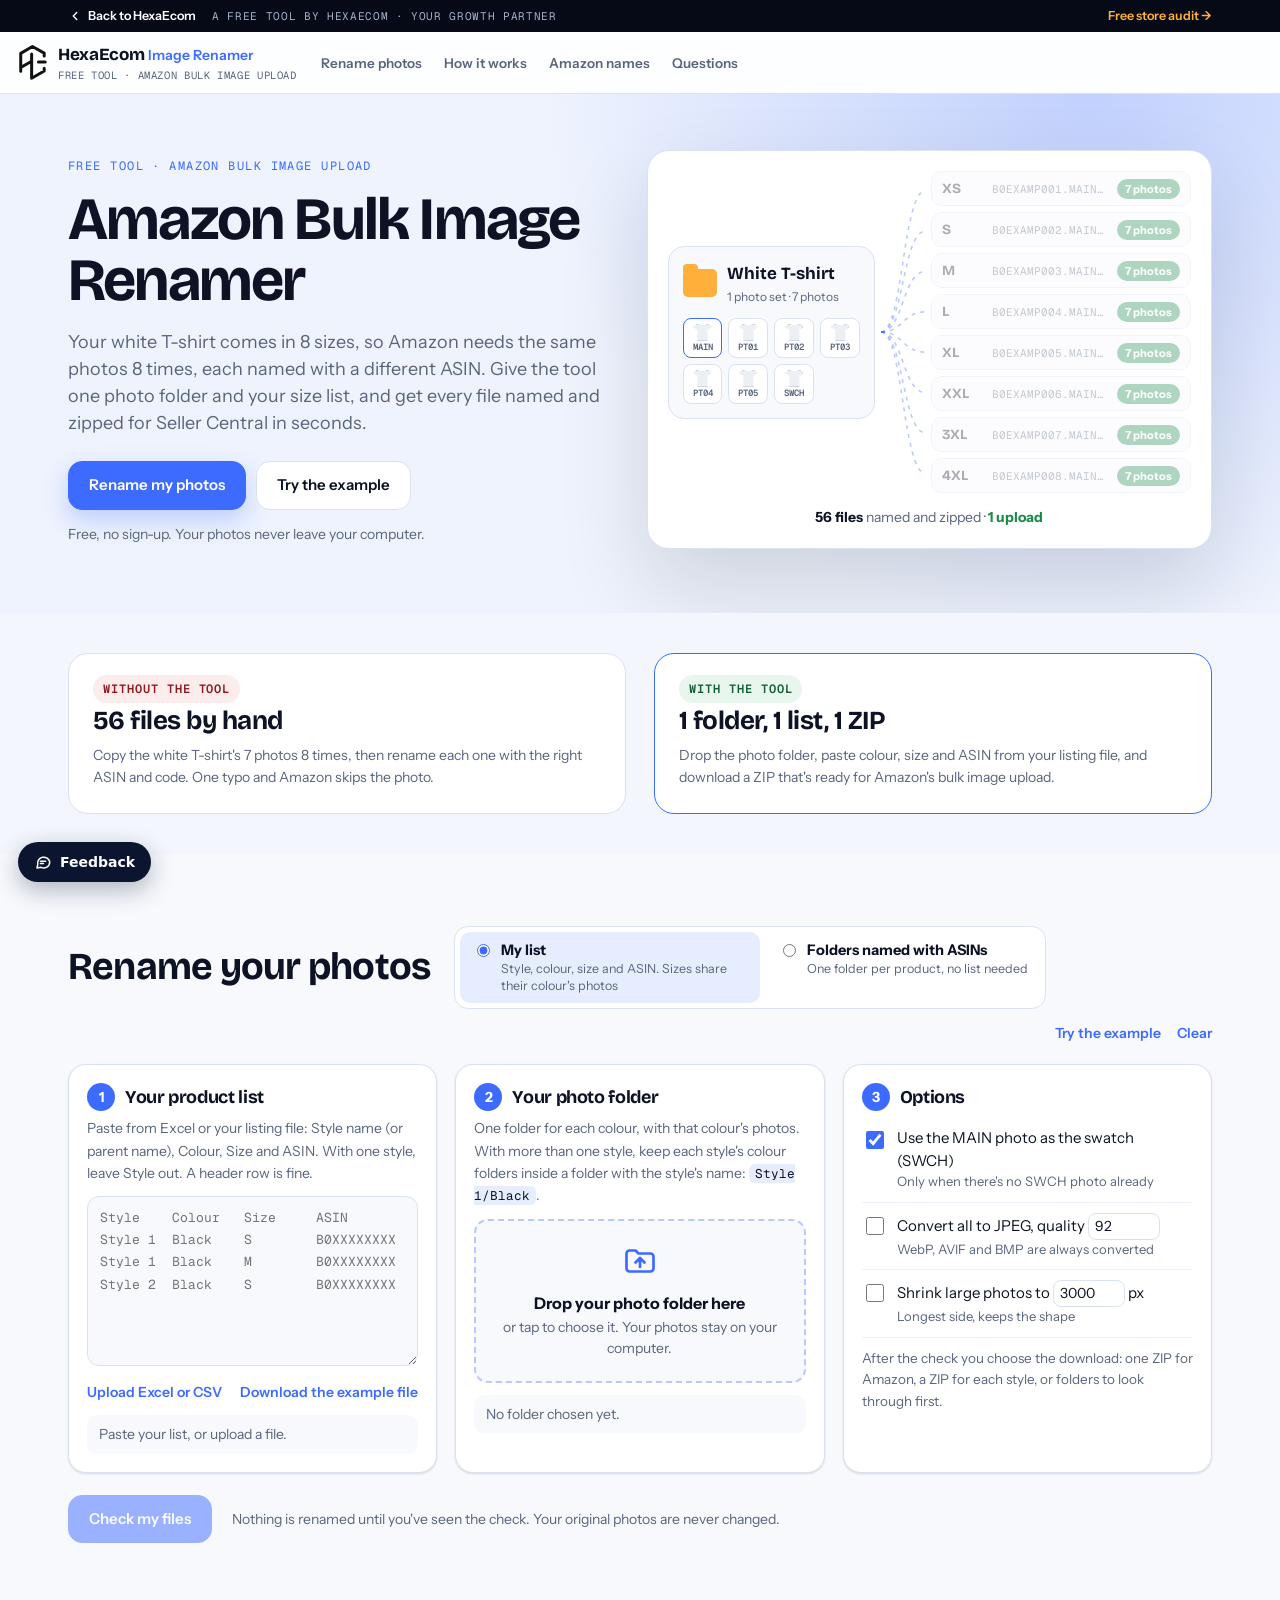
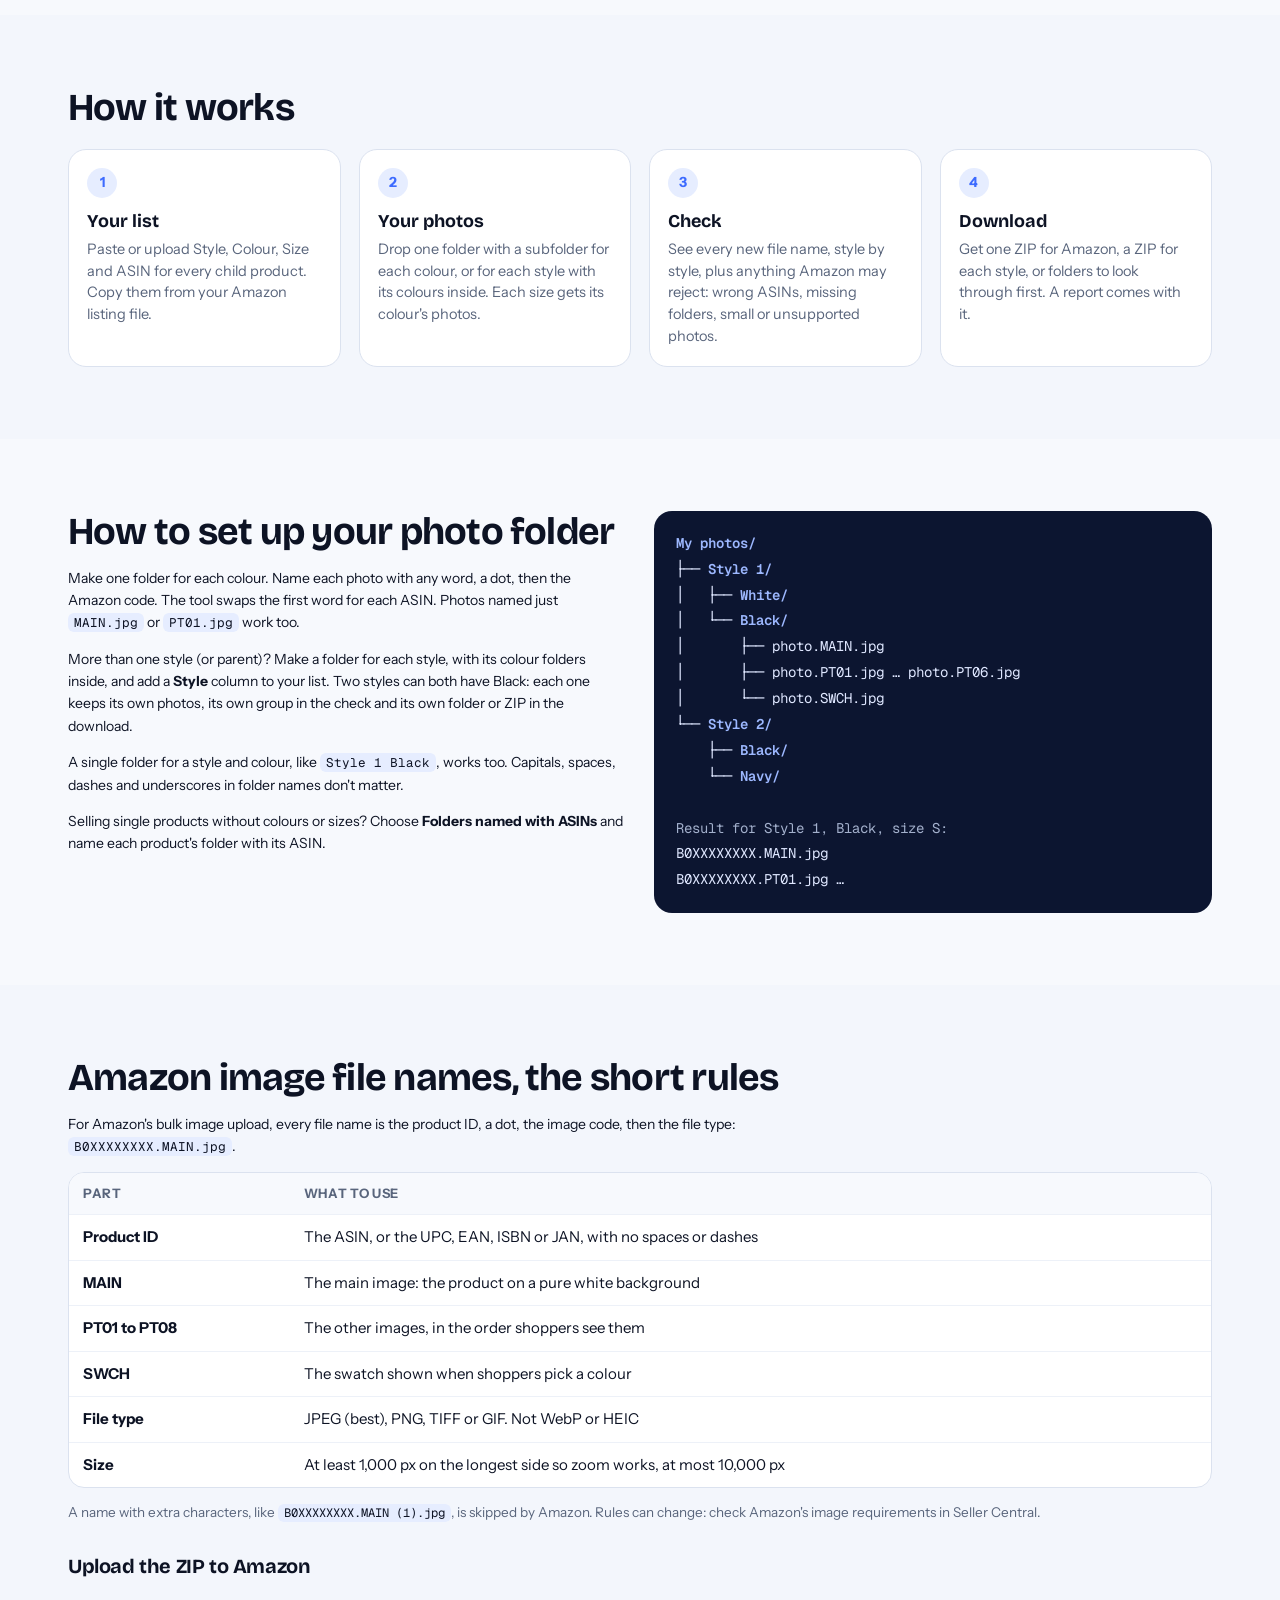
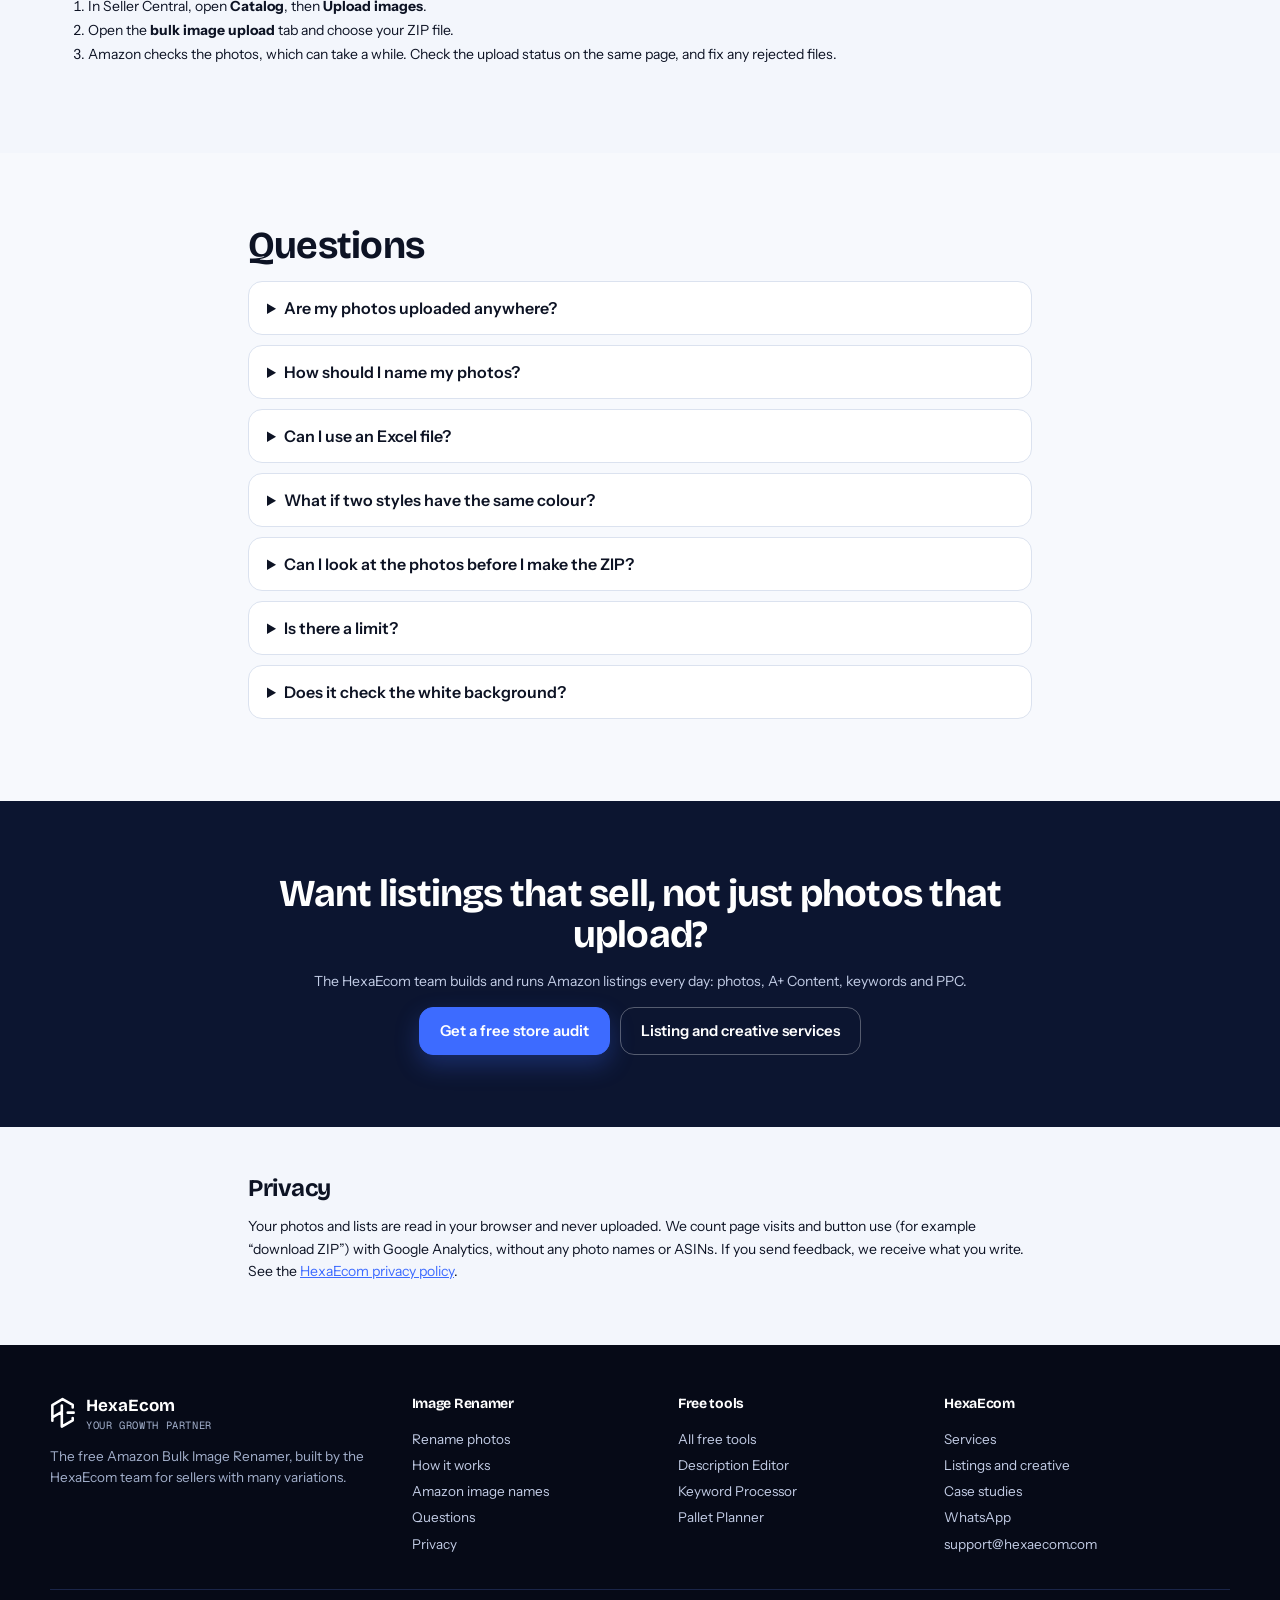
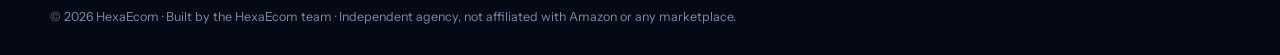
==== commit ba62e949: "Styles (parents): a Style column, each style's own photos, and a download choice A list can now hold" ====
--- a/index.html
+++ b/index.html
@@ -20,9 +20,9 @@
 <link rel="preconnect" href="https://fonts.googleapis.com">
 <link rel="preconnect" href="https://fonts.gstatic.com" crossorigin>
 <link rel="stylesheet" href="https://fonts.googleapis.com/css2?family=Bricolage+Grotesque:opsz,wght@12..96,500..800&family=Geist+Mono:wght@400;500;600&family=Instrument+Sans:wght@400;500;600;700&display=swap">
-<link rel="stylesheet" href="assets/css/base.css">
-<link rel="stylesheet" href="assets/css/site.css">
-<script type="application/ld+json">{"@context":"https://schema.org","@graph":[{"@type":"WebApplication","name":"Amazon Bulk Image Renamer","url":"https://images.hexaecom.com/","applicationCategory":"BusinessApplication","operatingSystem":"Any","browserRequirements":"Requires JavaScript","description":"Free tool that names product photos for every ASIN (ASIN.MAIN.jpg, ASIN.PT01.jpg, ASIN.SWCH.jpg) and packs them into ZIP files for Amazon's bulk image upload.","offers":{"@type":"Offer","price":"0","priceCurrency":"USD"},"publisher":{"@type":"Organization","name":"HexaEcom","url":"https://hexaecom.com/"}},{"@type":"FAQPage","mainEntity":[{"@type":"Question","name":"Are my photos uploaded anywhere?","acceptedAnswer":{"@type":"Answer","text":"No. The tool runs in your browser. Your photos are read on your computer and never uploaded, and your original files are never changed."}},{"@type":"Question","name":"How should I name my photos?","acceptedAnswer":{"@type":"Answer","text":"Any word, a dot, then the Amazon code, for example photo.MAIN.jpg, photo.PT01.jpg or photo.SWCH.jpg. Files named just MAIN.jpg or PT01.jpg work too. The tool replaces the first word with each ASIN."}},{"@type":"Question","name":"Can I use an Excel file?","acceptedAnswer":{"@type":"Answer","text":"Yes. Upload an .xlsx or .csv file with Colour, Size and ASIN columns, or copy the rows from Excel and paste them."}},{"@type":"Question","name":"What if two styles have the same colour?","acceptedAnswer":{"@type":"Answer","text":"Add a Folder column with the style folder name, for example Style 1, and keep one colour folder inside each style folder."}},{"@type":"Question","name":"Is there a limit?","acceptedAnswer":{"@type":"Answer","text":"No set limit. Big jobs are split into ZIP files under 1 GB and 1,000 photos each. In Chrome and Edge you can also save the photos straight into a folder."}}]}]}</script>
+<link rel="stylesheet" href="assets/css/base.css?v=20261122b">
+<link rel="stylesheet" href="assets/css/site.css?v=20261122b">
+<script type="application/ld+json">{"@context":"https://schema.org","@graph":[{"@type":"WebApplication","name":"Amazon Bulk Image Renamer","url":"https://images.hexaecom.com/","applicationCategory":"BusinessApplication","operatingSystem":"Any","browserRequirements":"Requires JavaScript","description":"Free tool that names product photos for every ASIN (ASIN.MAIN.jpg, ASIN.PT01.jpg, ASIN.SWCH.jpg) and packs them into ZIP files for Amazon's bulk image upload.","offers":{"@type":"Offer","price":"0","priceCurrency":"USD"},"publisher":{"@type":"Organization","name":"HexaEcom","url":"https://hexaecom.com/"}},{"@type":"FAQPage","mainEntity":[{"@type":"Question","name":"Are my photos uploaded anywhere?","acceptedAnswer":{"@type":"Answer","text":"No. The tool runs in your browser. Your photos are read on your computer and never uploaded, and your original files are never changed."}},{"@type":"Question","name":"How should I name my photos?","acceptedAnswer":{"@type":"Answer","text":"Any word, a dot, then the Amazon code, for example photo.MAIN.jpg, photo.PT01.jpg or photo.SWCH.jpg. Files named just MAIN.jpg or PT01.jpg work too. The tool replaces the first word with each ASIN."}},{"@type":"Question","name":"Can I use an Excel file?","acceptedAnswer":{"@type":"Answer","text":"Yes. Upload an .xlsx or .csv file with Style, Colour, Size and ASIN columns, or copy the rows from Excel and paste them. Style is only needed when you have more than one."}},{"@type":"Question","name":"What if two styles have the same colour?","acceptedAnswer":{"@type":"Answer","text":"Add a Style column (a column named Parent works too) with each style's name, for example Style 1 and Style 2, and keep each style's colour folders inside a folder with that name. The check shows every style on its own, and tells you if two of them use the same photos."}},{"@type":"Question","name":"Can I look at the photos before I make the ZIP?","acceptedAnswer":{"@type":"Answer","text":"Yes. After the check, choose In folders, to check first. You get a folder for each style, colour, size and ASIN. When they look right, choose One ZIP for Amazon and download: no need to check again."}},{"@type":"Question","name":"Is there a limit?","acceptedAnswer":{"@type":"Answer","text":"No set limit. Big jobs are split into ZIP files under 1 GB and 1,000 photos each. In Chrome and Edge you can also save the photos straight into a folder."}}]}]}</script>
 </head>
 <body>
 <a class="skip" href="#tool">Skip to the tool</a>
@@ -81,7 +81,7 @@
     <div class="tool-head">
       <h2>Rename your photos</h2>
       <div class="mode" role="radiogroup" aria-label="How your photos are organised">
-        <label><input type="radio" name="mode" value="list" checked> <span><b>My list</b><small>Colour, size and ASIN. Sizes share their colour's photos</small></span></label>
+        <label><input type="radio" name="mode" value="list" checked> <span><b>My list</b><small>Style, colour, size and ASIN. Sizes share their colour's photos</small></span></label>
         <label><input type="radio" name="mode" value="folders"> <span><b>Folders named with ASINs</b><small>One folder per product, no list needed</small></span></label>
       </div>
       <div class="tool-links"><button type="button" class="link keep" id="tryExample">Try the example</button><button type="button" class="link keep" id="clearAll">Clear</button></div>
@@ -89,17 +89,17 @@
     <div class="steps3">
       <div class="card step only-list">
         <h3><i>1</i>Your product list</h3>
-        <p class="sub">Paste from Excel or your listing file: Colour, Size and ASIN. A header row is fine.</p>
-        <textarea id="list" spellcheck="false" aria-label="Your product list: colour, size and ASIN" placeholder="Colour	Size	ASIN
-White	S	B0XXXXXXXX
-White	M	B0XXXXXXXX
-Black	S	B0XXXXXXXX"></textarea>
+        <p class="sub">Paste from Excel or your listing file: Style name (or parent name), Colour, Size and ASIN. With one style, leave Style out. A header row is fine.</p>
+        <textarea id="list" spellcheck="false" aria-label="Your product list: style or parent name, colour, size and ASIN" placeholder="Style	Colour	Size	ASIN
+Style 1	Black	S	B0XXXXXXXX
+Style 1	Black	M	B0XXXXXXXX
+Style 2	Black	S	B0XXXXXXXX"></textarea>
         <div class="row-links"><label class="link file">Upload Excel or CSV<input type="file" id="listFile" accept=".csv,.txt,.tsv,.xlsx,.xls" hidden></label><button type="button" class="link" id="exampleCsv">Download the example file</button></div>
         <p class="found" id="listNote">Paste your list, or upload a file.</p>
       </div>
       <div class="card step">
         <h3><i class="only-list">2</i><i class="only-folders">1</i>Your photo folder</h3>
-        <p class="sub only-list">One folder for each colour, with that colour's photos.</p>
+        <p class="sub only-list">One folder for each colour, with that colour's photos. With more than one style, keep each style's colour folders inside a folder with the style's name: <code>Style 1/Black</code>.</p>
         <p class="sub only-folders">One folder for each product, named with its ASIN.</p>
         <label class="drop" id="drop">
           <input type="file" id="folderInput" webkitdirectory directory multiple hidden>
@@ -113,10 +113,7 @@
         <label class="opt"><input type="checkbox" data-opt="swch" checked> <span>Use the MAIN photo as the swatch (SWCH)<small>Only when there's no SWCH photo already</small></span></label>
         <label class="opt"><input type="checkbox" data-opt="jpeg"> <span>Convert all to JPEG, quality <input type="number" min="60" max="100" value="92" data-opt="quality" aria-label="JPEG quality"><small>WebP, AVIF and BMP are always converted</small></span></label>
         <label class="opt"><input type="checkbox" data-opt="resize"> <span>Shrink large photos to <input type="number" min="1000" max="10000" step="100" value="3000" data-opt="maxpx" aria-label="Longest side in pixels"> px<small>Longest side, keeps the shape</small></span></label>
-        <div class="opt layout" role="radiogroup" aria-label="Files in the download"><span>Files in the download:</span>
-          <label><input type="radio" name="layout" value="flat" data-opt="layout" checked> All in one place <small>(for Amazon)</small></label>
-          <label><input type="radio" name="layout" value="folders" data-opt="layout"> In folders: colour, size, ASIN</label>
-        </div>
+        <p class="opt-note">After the check you choose the download: one ZIP for Amazon, a ZIP for each style, or folders to look through first.</p>
       </div>
     </div>
     <div class="go">
@@ -128,16 +125,23 @@
       <div class="sum" id="sum" aria-live="polite"></div>
       <div class="res-grid">
         <div class="card names"><h3>New file names</h3><div id="names"></div></div>
-        <div>
-          <div class="card"><h3>Check</h3><ul class="checks" id="checks"></ul></div>
-          <div class="outs">
-            <button type="button" class="btn primary big" data-out="zip">Download ZIP for Amazon upload</button>
-            <button type="button" class="btn big" id="saveFolder" data-out="folder" hidden>Save into a folder on my computer</button>
-            <button type="button" class="btn big" data-out="report">Download the report (CSV)</button>
-            <div class="zips" id="zips"></div>
-            <p class="muted small" id="zipNote"></p>
-          </div>
+        <div class="card"><h3>Check</h3><ul class="checks" id="checks"></ul></div>
+      </div>
+      <div class="card packs" id="packs">
+        <h3>How do you want your files?</h3>
+        <p class="sub">You can use more than one: for example the folders first, then the ZIP. No need to check again.</p>
+        <div class="pack-grid" role="radiogroup" aria-label="How do you want your files">
+          <label class="pack"><input type="radio" name="pack" value="zip" checked> <span><b>One ZIP for Amazon</b><small>Every photo loose in one ZIP, ready for the bulk image upload.</small><span class="mini" id="egZip"></span></span></label>
+          <label class="pack" id="packStyles"><input type="radio" name="pack" value="styles"> <span><b id="packStylesName">One ZIP for each style</b><small id="packStylesSub">Upload one style at a time. Each ZIP is ready for Amazon.</small><span class="mini" id="egStyles"></span></span></label>
+          <label class="pack"><input type="radio" name="pack" value="folders"> <span><b>In folders, to check first</b><small id="packFoldersSub">A folder for each style, colour, size and ASIN. Look through them, then come back and download the ZIP for Amazon.</small><span class="mini" id="egFolders"></span></span></label>
         </div>
+      </div>
+      <div class="outs">
+        <button type="button" class="btn primary big" data-out="zip">Download ZIP for Amazon upload</button>
+        <button type="button" class="btn big" id="saveFolder" data-out="folder" hidden>Save into a folder on my computer</button>
+        <button type="button" class="btn big" data-out="report">Download the report (CSV)</button>
+        <div class="zips" id="zips"></div>
+        <p class="muted small" id="zipNote"></p>
       </div>
     </div>
   </div>
@@ -147,10 +151,10 @@
   <div class="wrap">
     <h2>How it works</h2>
     <ol class="how">
-      <li><b>Your list</b><span>Paste or upload Colour, Size and ASIN for every child product. Copy them from your Amazon listing file.</span></li>
-      <li><b>Your photos</b><span>Drop one folder with a subfolder for each colour. Each size gets its colour's photos.</span></li>
-      <li><b>Check</b><span>See every new file name, plus anything Amazon may reject: wrong ASINs, missing folders, small or unsupported photos.</span></li>
-      <li><b>Download</b><span>Get ZIP files ready for Amazon, a report, or save the photos straight into a folder.</span></li>
+      <li><b>Your list</b><span>Paste or upload Style, Colour, Size and ASIN for every child product. Copy them from your Amazon listing file.</span></li>
+      <li><b>Your photos</b><span>Drop one folder with a subfolder for each colour, or for each style with its colours inside. Each size gets its colour's photos.</span></li>
+      <li><b>Check</b><span>See every new file name, style by style, plus anything Amazon may reject: wrong ASINs, missing folders, small or unsupported photos.</span></li>
+      <li><b>Download</b><span>Get one ZIP for Amazon, a ZIP for each style, or folders to look through first. A report comes with it.</span></li>
     </ol>
   </div>
 </section>
@@ -160,18 +164,22 @@
     <div>
       <h2>How to set up your photo folder</h2>
       <p>Make one folder for each colour. Name each photo with any word, a dot, then the Amazon code. The tool swaps the first word for each ASIN. Photos named just <code>MAIN.jpg</code> or <code>PT01.jpg</code> work too.</p>
-      <p>Two styles with the same colour? Put a folder for each style around them, and add a <b>Folder</b> column to your list with the style folder name.</p>
+      <p>More than one style (or parent)? Make a folder for each style, with its colour folders inside, and add a <b>Style</b> column to your list. Two styles can both have Black: each one keeps its own photos, its own group in the check and its own folder or ZIP in the download.</p>
+      <p>A single folder for a style and colour, like <code>Style 1 Black</code>, works too. Capitals, spaces, dashes and underscores in folder names don't matter.</p>
       <p>Selling single products without colours or sizes? Choose <b>Folders named with ASINs</b> and name each product's folder with its ASIN.</p>
     </div>
-    <pre class="tree" aria-label="Example photo folder"><b>T-shirt photos/</b>
-├── <b>White/</b>
-│   ├── photo.MAIN.jpg
-│   ├── photo.PT01.jpg … photo.PT06.jpg
-│   └── photo.SWCH.jpg
-├── <b>Black/</b>
-└── <b>Navy/</b>
-
-<span>Result for White, size S:</span>
+    <pre class="tree" aria-label="Example photo folder with two styles"><b>My photos/</b>
+├── <b>Style 1/</b>
+│   ├── <b>White/</b>
+│   └── <b>Black/</b>
+│       ├── photo.MAIN.jpg
+│       ├── photo.PT01.jpg … photo.PT06.jpg
+│       └── photo.SWCH.jpg
+└── <b>Style 2/</b>
+    ├── <b>Black/</b>
+    └── <b>Navy/</b>
+
+<span>Result for Style 1, Black, size S:</span>
 B0XXXXXXXX.MAIN.jpg
 B0XXXXXXXX.PT01.jpg …</pre>
   </div>
@@ -207,8 +215,9 @@
     <h2>Questions</h2>
     <details><summary>Are my photos uploaded anywhere?</summary><p>No. The tool runs in your browser. Your photos are read on your computer and never uploaded, and your original files are never changed.</p></details>
     <details><summary>How should I name my photos?</summary><p>Any word, a dot, then the Amazon code, for example <code>photo.MAIN.jpg</code>, <code>photo.PT01.jpg</code> or <code>photo.SWCH.jpg</code>. Files named just <code>MAIN.jpg</code> or <code>PT01.jpg</code> work too. Other codes in your names are kept, and the check tells you if Amazon may not accept them.</p></details>
-    <details><summary>Can I use an Excel file?</summary><p>Yes. Upload an .xlsx or .csv file with Colour, Size and ASIN columns, or copy the rows from Excel and paste them. <button type="button" class="link" data-example-csv>Download the example file</button>.</p></details>
-    <details><summary>What if two styles have the same colour?</summary><p>Add a <b>Folder</b> column with the style folder name, for example <code>Style 1</code>, and keep one colour folder inside each style folder.</p></details>
+    <details><summary>Can I use an Excel file?</summary><p>Yes. Upload an .xlsx or .csv file with Style, Colour, Size and ASIN columns, or copy the rows from Excel and paste them. Style is only needed when you have more than one. <button type="button" class="link" data-example-csv>Download the example file</button>.</p></details>
+    <details><summary>What if two styles have the same colour?</summary><p>Add a <b>Style</b> column (a column named Parent works too) with each style's name, for example <code>Style 1</code> and <code>Style 2</code>, and keep each style's colour folders inside a folder with that name. The check shows every style on its own, and tells you if two of them use the same photos.</p></details>
+    <details><summary>Can I look at the photos before I make the ZIP?</summary><p>Yes. After the check, choose <b>In folders, to check first</b>. You get a folder for each style, colour, size and ASIN. When they look right, choose <b>One ZIP for Amazon</b> and download: no need to check again. If you changed the folders by hand, drop them back in with <b>Folders named with ASINs</b>.</p></details>
     <details><summary>Is there a limit?</summary><p>No set limit. Big jobs are split into ZIP files under 1 GB and 1,000 photos each, the safer limits for Amazon's upload. In Chrome and Edge you can also save the photos straight into a folder.</p></details>
     <details><summary>Does it check the white background?</summary><p>Not yet. It checks names, ASINs, file types and photo sizes. Amazon checks the main image background when you upload.</p></details>
   </div>
@@ -240,9 +249,9 @@
   </div>
   <div class="bottom">© 2026 HexaEcom · Built by the HexaEcom team · Independent agency, not affiliated with Amazon or any marketplace.</div>
 </footer>
-<script src="assets/js/zip.js" defer></script>
-<script src="assets/js/renamer.js" defer></script>
-<script src="assets/js/site.js" defer></script>
+<script src="assets/js/zip.js?v=20261122b" defer></script>
+<script src="assets/js/renamer.js?v=20261122b" defer></script>
+<script src="assets/js/site.js?v=20261122b" defer></script>
 <script src="/assets/js/feedback.js" defer></script>
 </body>
 </html>
--- a/assets/css/site.css
+++ b/assets/css/site.css
@@ -91,7 +91,7 @@
 .card h3 i{font-style:normal;width:28px;height:28px;border-radius:50%;background:var(--brand);color:#fff;display:grid;place-items:center;font:700 14px/1 var(--body)}
 .sub{margin:0 0 12px;color:var(--muted);font-size:14px}
 textarea#list{width:100%;min-height:170px;resize:vertical;border:1px solid var(--line);border-radius:12px;background:var(--panel2);color:var(--ink);
-  padding:10px 12px;font:13px/1.7 var(--mono);tab-size:12}
+  padding:10px 12px;font:13px/1.7 var(--mono);tab-size:9;white-space:pre;overflow-x:auto}
 .row-links{display:flex;flex-wrap:wrap;gap:8px 18px;margin-top:10px;font-size:14px}
 .found{margin:12px 0 0;font-size:14px;color:var(--muted);background:var(--panel2);border-radius:10px;padding:8px 12px}
 .found.ok{background:var(--ok-bg);color:var(--ok-ink)}
@@ -105,10 +105,7 @@
 .opt>input{margin-top:4px;width:18px;height:18px;accent-color:var(--accent);flex:none}
 .opt small{display:block;color:var(--muted);font-size:13px}
 .opt input[type=number]{width:72px;border:1px solid var(--line);border-radius:8px;padding:2px 6px;font:inherit;font-size:14px;background:var(--panel);color:var(--ink)}
-.opt.layout{display:block;cursor:default}
-.opt.layout>span{display:block;font-weight:600;margin-bottom:4px}
-.opt.layout label{display:flex;gap:8px;align-items:center;padding:3px 0;cursor:pointer}
-.opt.layout input{accent-color:var(--accent)}
+.opt-note{margin:0;padding:10px 0 0;border-top:1px solid var(--line2);color:var(--muted);font-size:13.5px;line-height:1.45}
 .go{display:flex;flex-wrap:wrap;align-items:center;gap:14px 20px;margin-top:22px}
 .go-status{flex:1;min-width:240px}
 .go-status p{margin:0;color:var(--muted);font-size:14px}
@@ -130,6 +127,11 @@
 .names details:first-of-type{border-top:0}
 .names summary{cursor:pointer;font-size:15px}
 .names summary small{color:var(--muted)}
+.names .from{display:block;margin:4px 0 0 16px;color:var(--faint);font-size:12.5px;overflow-wrap:anywhere}
+.style-group+.style-group{margin-top:16px}
+.style-head{display:flex;flex-wrap:wrap;align-items:baseline;gap:2px 10px;padding:8px 12px;border-radius:10px;background:var(--accent-soft);margin-bottom:2px}
+.style-head b{font-family:var(--display);font-size:17px;overflow-wrap:anywhere}
+.style-head small{color:var(--muted);font-size:13px}
 .asin{margin:8px 0 0 16px;font-size:14px}
 .asin small{color:var(--muted)}
 .files{display:flex;flex-direction:column;margin:4px 0 4px 2px;font:12.5px/1.75 var(--mono);color:var(--muted)}
@@ -142,10 +144,29 @@
 .checks li.warn:before{background:var(--warn-bg);box-shadow:inset 0 0 0 5px var(--warn)}
 .checks li.err:before{background:var(--err-bg);box-shadow:inset 0 0 0 5px var(--err)}
 .checks li.info:before{background:var(--info-bg);box-shadow:inset 0 0 0 5px var(--info)}
-.outs{display:grid;gap:10px;margin-top:14px}
-.outs .btn{width:100%;justify-content:center;text-align:center}
+/* the download choice, each with a small example made from the user's own list */
+.result .packs{margin-top:18px}
+.packs .sub{margin-bottom:10px}
+.pack-grid{display:grid;grid-template-columns:repeat(auto-fit,minmax(250px,1fr));gap:10px;align-items:start}
+.pack{display:flex;gap:10px;align-items:flex-start;padding:12px;border:1px solid var(--line);border-radius:12px;cursor:pointer;height:100%}
+.pack[hidden]{display:none}
+.pack:has(input:checked){border-color:var(--accent);background:var(--accent-soft)}
+.pack>input{margin-top:2px;width:18px;height:18px;accent-color:var(--accent);flex:none}
+.pack>span{flex:1;min-width:0}
+.pack b{display:block;font-size:15px}
+.pack small{display:block;color:var(--muted);font-size:13px;line-height:1.4}
+.mini{display:block;margin-top:8px;padding:8px 10px;border-radius:8px;background:var(--panel);border:1px solid var(--line2);font:12px/1.65 var(--mono);color:var(--muted);overflow-wrap:anywhere}
+.mini:empty{display:none}
+.mini i{display:block;font-style:normal;padding-left:calc(var(--d,0)*12px)}
+.mini i.dir{color:var(--ink);font-weight:600}
+.outs{display:flex;flex-wrap:wrap;gap:10px;margin-top:14px}
+.outs .zips,.outs #zipNote{flex:1 1 100%}
+.outs #zipNote{margin:0}
+.outs>.btn{flex:1 1 240px;justify-content:center;text-align:center;white-space:normal}
+.outs>.btn[hidden]{display:none}
+.zips:empty{display:none}
 .zips{display:grid;gap:8px}
-.zips .btn{display:block;text-align:left}
+.zips .btn{display:block;text-align:left;white-space:normal;overflow-wrap:anywhere}
 .zips .btn small{display:block;color:var(--muted);font-weight:400}
 .zips .btn.done{border-color:var(--ok)}
 
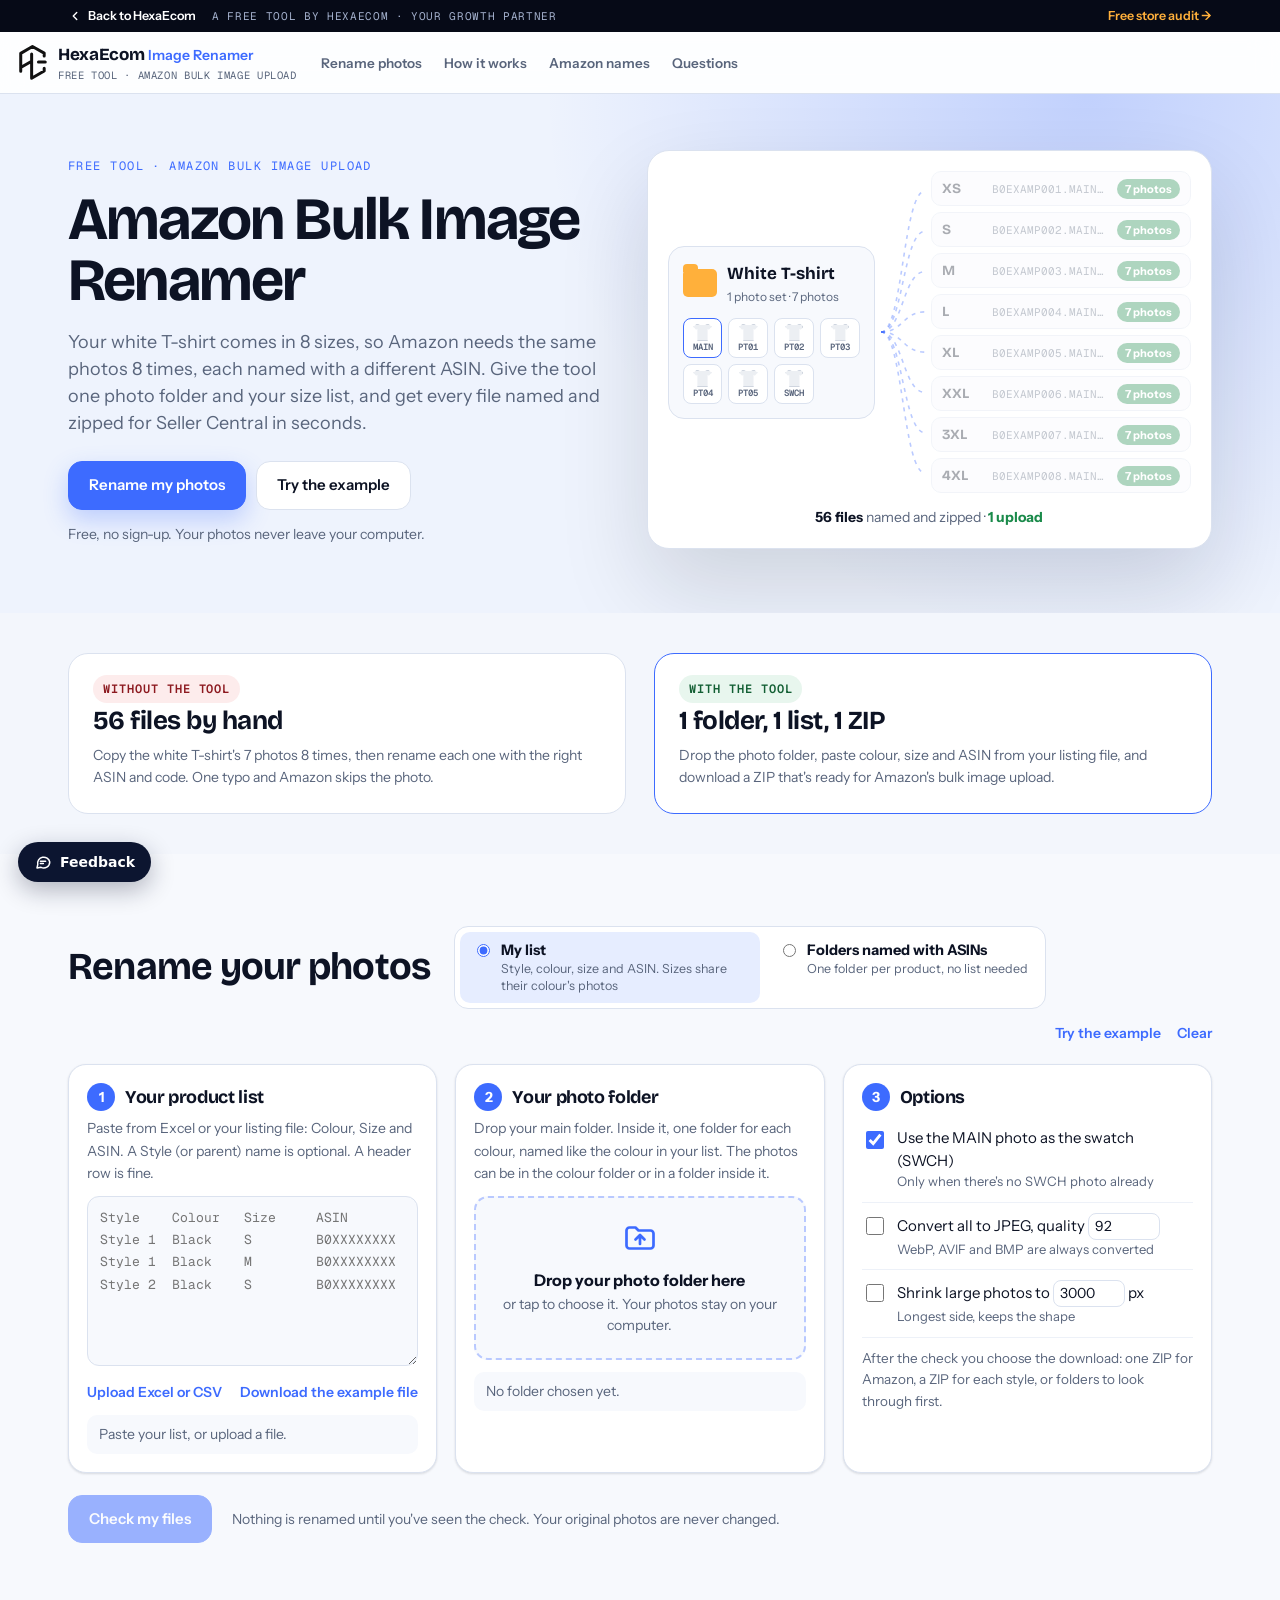
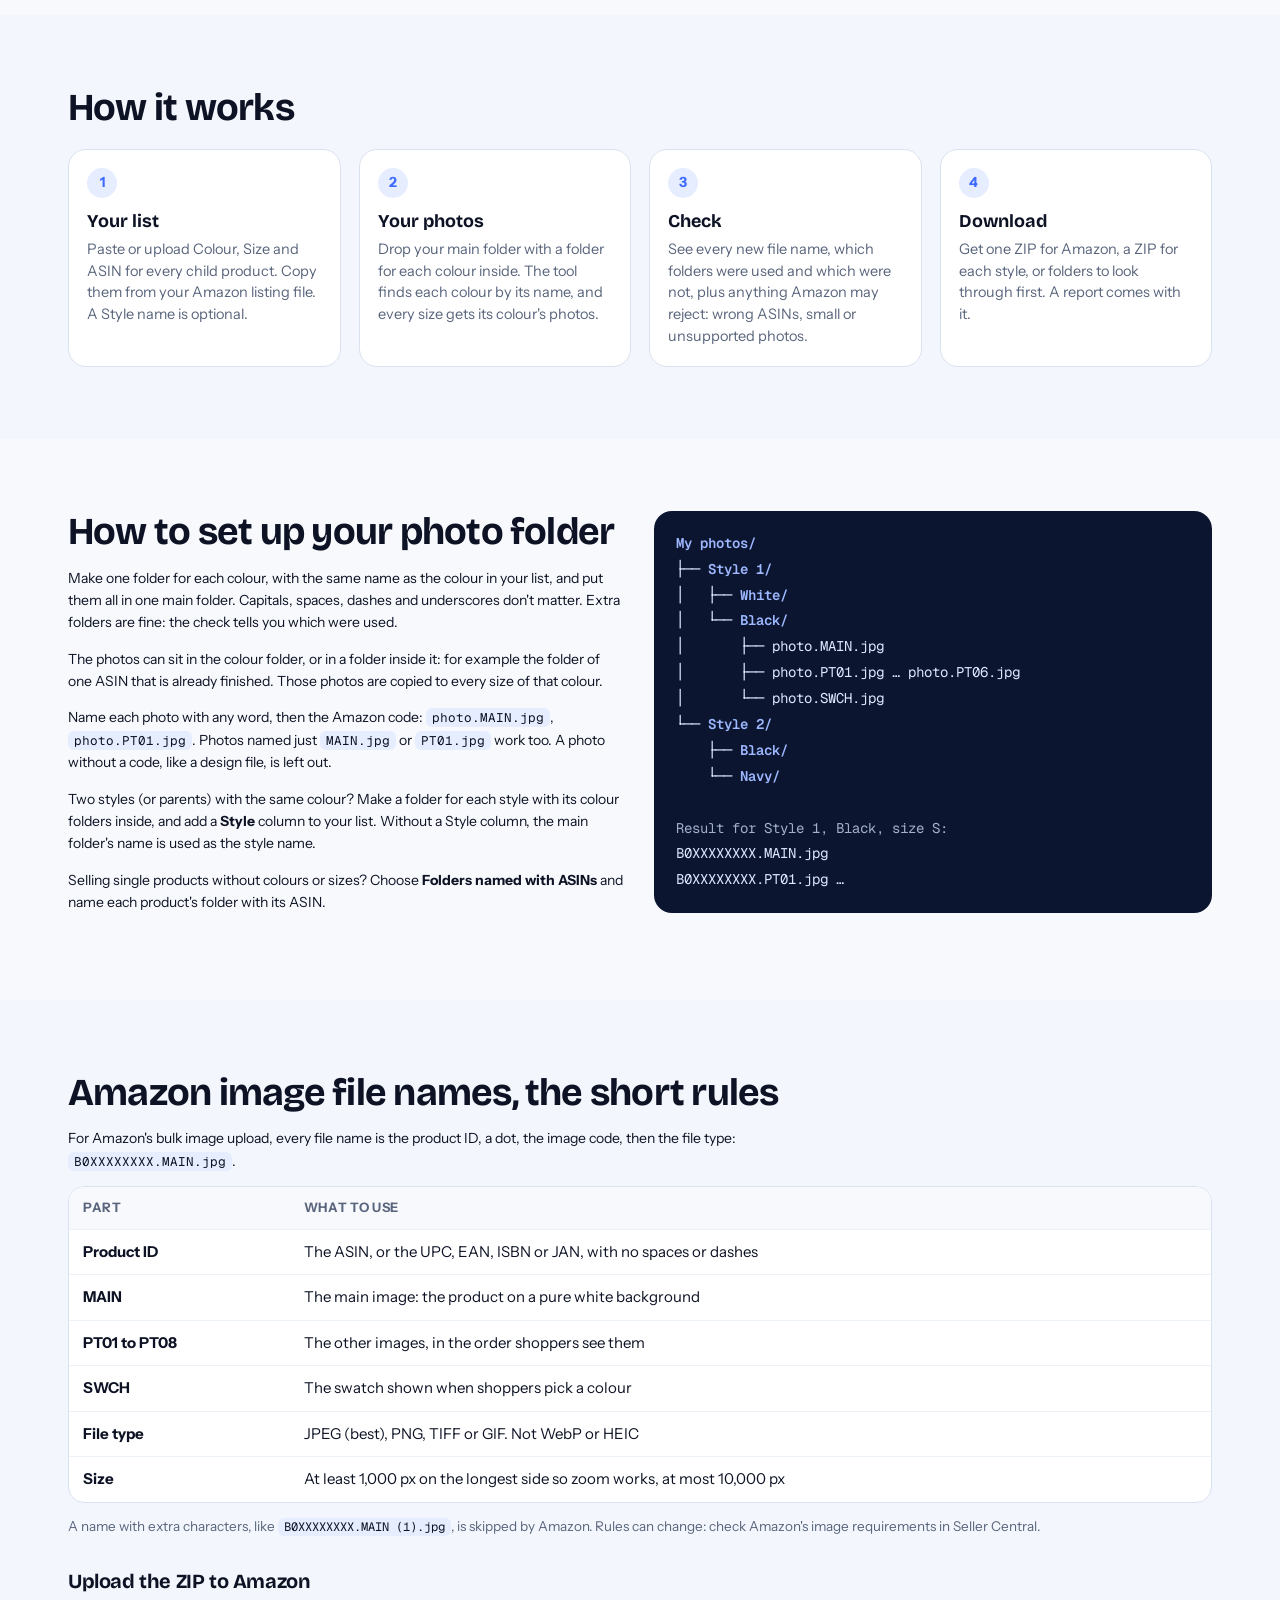
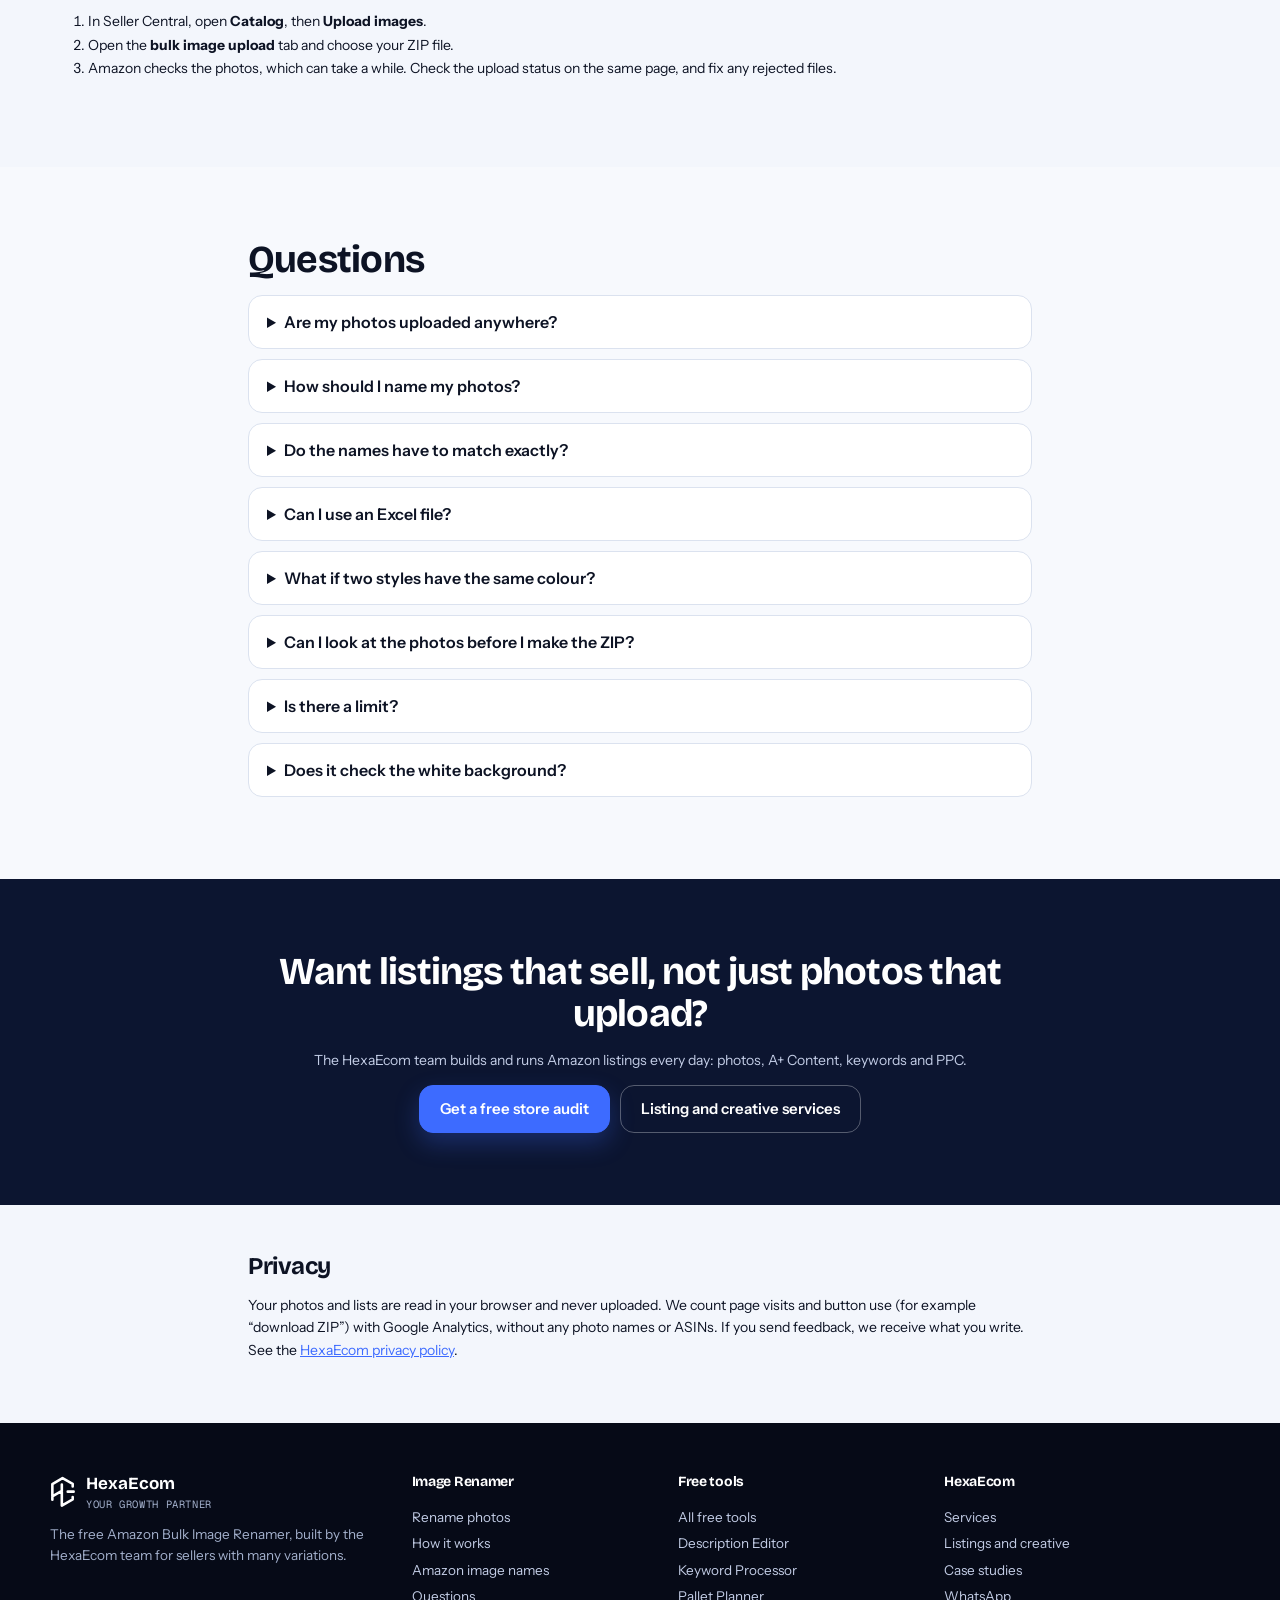
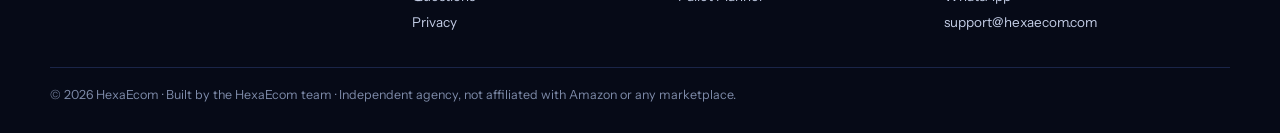
==== commit 1aba5403: "Photos are found by the colour's name, wherever they sit The version the owner tested in beta/ is no" ====
--- a/index.html
+++ b/index.html
@@ -20,9 +20,9 @@
 <link rel="preconnect" href="https://fonts.googleapis.com">
 <link rel="preconnect" href="https://fonts.gstatic.com" crossorigin>
 <link rel="stylesheet" href="https://fonts.googleapis.com/css2?family=Bricolage+Grotesque:opsz,wght@12..96,500..800&family=Geist+Mono:wght@400;500;600&family=Instrument+Sans:wght@400;500;600;700&display=swap">
-<link rel="stylesheet" href="assets/css/base.css?v=20261122b">
-<link rel="stylesheet" href="assets/css/site.css?v=20261122b">
-<script type="application/ld+json">{"@context":"https://schema.org","@graph":[{"@type":"WebApplication","name":"Amazon Bulk Image Renamer","url":"https://images.hexaecom.com/","applicationCategory":"BusinessApplication","operatingSystem":"Any","browserRequirements":"Requires JavaScript","description":"Free tool that names product photos for every ASIN (ASIN.MAIN.jpg, ASIN.PT01.jpg, ASIN.SWCH.jpg) and packs them into ZIP files for Amazon's bulk image upload.","offers":{"@type":"Offer","price":"0","priceCurrency":"USD"},"publisher":{"@type":"Organization","name":"HexaEcom","url":"https://hexaecom.com/"}},{"@type":"FAQPage","mainEntity":[{"@type":"Question","name":"Are my photos uploaded anywhere?","acceptedAnswer":{"@type":"Answer","text":"No. The tool runs in your browser. Your photos are read on your computer and never uploaded, and your original files are never changed."}},{"@type":"Question","name":"How should I name my photos?","acceptedAnswer":{"@type":"Answer","text":"Any word, a dot, then the Amazon code, for example photo.MAIN.jpg, photo.PT01.jpg or photo.SWCH.jpg. Files named just MAIN.jpg or PT01.jpg work too. The tool replaces the first word with each ASIN."}},{"@type":"Question","name":"Can I use an Excel file?","acceptedAnswer":{"@type":"Answer","text":"Yes. Upload an .xlsx or .csv file with Style, Colour, Size and ASIN columns, or copy the rows from Excel and paste them. Style is only needed when you have more than one."}},{"@type":"Question","name":"What if two styles have the same colour?","acceptedAnswer":{"@type":"Answer","text":"Add a Style column (a column named Parent works too) with each style's name, for example Style 1 and Style 2, and keep each style's colour folders inside a folder with that name. The check shows every style on its own, and tells you if two of them use the same photos."}},{"@type":"Question","name":"Can I look at the photos before I make the ZIP?","acceptedAnswer":{"@type":"Answer","text":"Yes. After the check, choose In folders, to check first. You get a folder for each style, colour, size and ASIN. When they look right, choose One ZIP for Amazon and download: no need to check again."}},{"@type":"Question","name":"Is there a limit?","acceptedAnswer":{"@type":"Answer","text":"No set limit. Big jobs are split into ZIP files under 1 GB and 1,000 photos each. In Chrome and Edge you can also save the photos straight into a folder."}}]}]}</script>
+<link rel="stylesheet" href="assets/css/base.css?v=20261122c">
+<link rel="stylesheet" href="assets/css/site.css?v=20261122c">
+<script type="application/ld+json">{"@context":"https://schema.org","@graph":[{"@type":"WebApplication","name":"Amazon Bulk Image Renamer","url":"https://images.hexaecom.com/","applicationCategory":"BusinessApplication","operatingSystem":"Any","browserRequirements":"Requires JavaScript","description":"Free tool that names product photos for every ASIN (ASIN.MAIN.jpg, ASIN.PT01.jpg, ASIN.SWCH.jpg) and packs them into ZIP files for Amazon's bulk image upload.","offers":{"@type":"Offer","price":"0","priceCurrency":"USD"},"publisher":{"@type":"Organization","name":"HexaEcom","url":"https://hexaecom.com/"}},{"@type":"FAQPage","mainEntity":[{"@type":"Question","name":"Are my photos uploaded anywhere?","acceptedAnswer":{"@type":"Answer","text":"No. The tool runs in your browser. Your photos are read on your computer and never uploaded, and your original files are never changed."}},{"@type":"Question","name":"How should I name my photos?","acceptedAnswer":{"@type":"Answer","text":"Any word, a dot, then the Amazon code, for example photo.MAIN.jpg, photo.PT01.jpg or photo.SWCH.jpg. Files named just MAIN.jpg or PT01.jpg work too. The tool replaces the first word with each ASIN."}},{"@type":"Question","name":"Do the names have to match exactly?","acceptedAnswer":{"@type":"Answer","text":"No. For colours, capitals, spaces, dashes and underscores don't matter. Sizes can be written any way: S or Small, XL or X-Large, 3X or 3XL or XXXL. The photos can be in the colour folder or in a folder inside it, and extra folders or files are left out and listed in the check."}},{"@type":"Question","name":"Can I use an Excel file?","acceptedAnswer":{"@type":"Answer","text":"Yes. Upload an .xlsx or .csv file with Colour, Size and ASIN columns, or copy the rows from Excel and paste them. A Style column is optional."}},{"@type":"Question","name":"What if two styles have the same colour?","acceptedAnswer":{"@type":"Answer","text":"Add a Style column (a column named Parent works too) with each style's name, for example Style 1 and Style 2, and keep each style's colour folders inside a folder with that name. The check shows every style on its own, and tells you if two of them use the same photos."}},{"@type":"Question","name":"Can I look at the photos before I make the ZIP?","acceptedAnswer":{"@type":"Answer","text":"Yes. After the check, choose In folders, to check first. You get a folder for each style, colour, size and ASIN. When they look right, choose One ZIP for Amazon and download: no need to check again."}},{"@type":"Question","name":"Is there a limit?","acceptedAnswer":{"@type":"Answer","text":"No set limit. Big jobs are split into ZIP files under 1 GB and 1,000 photos each. In Chrome and Edge you can also save the photos straight into a folder."}}]}]}</script>
 </head>
 <body>
 <a class="skip" href="#tool">Skip to the tool</a>
@@ -89,17 +89,18 @@
     <div class="steps3">
       <div class="card step only-list">
         <h3><i>1</i>Your product list</h3>
-        <p class="sub">Paste from Excel or your listing file: Style name (or parent name), Colour, Size and ASIN. With one style, leave Style out. A header row is fine.</p>
+        <p class="sub">Paste from Excel or your listing file: Colour, Size and ASIN. A Style (or parent) name is optional. A header row is fine.</p>
         <textarea id="list" spellcheck="false" aria-label="Your product list: style or parent name, colour, size and ASIN" placeholder="Style	Colour	Size	ASIN
 Style 1	Black	S	B0XXXXXXXX
 Style 1	Black	M	B0XXXXXXXX
 Style 2	Black	S	B0XXXXXXXX"></textarea>
         <div class="row-links"><label class="link file">Upload Excel or CSV<input type="file" id="listFile" accept=".csv,.txt,.tsv,.xlsx,.xls" hidden></label><button type="button" class="link" id="exampleCsv">Download the example file</button></div>
         <p class="found" id="listNote">Paste your list, or upload a file.</p>
+        <p class="found hint" id="listHint" hidden></p>
       </div>
       <div class="card step">
         <h3><i class="only-list">2</i><i class="only-folders">1</i>Your photo folder</h3>
-        <p class="sub only-list">One folder for each colour, with that colour's photos. With more than one style, keep each style's colour folders inside a folder with the style's name: <code>Style 1/Black</code>.</p>
+        <p class="sub only-list">Drop your main folder. Inside it, one folder for each colour, named like the colour in your list. The photos can be in the colour folder or in a folder inside it.</p>
         <p class="sub only-folders">One folder for each product, named with its ASIN.</p>
         <label class="drop" id="drop">
           <input type="file" id="folderInput" webkitdirectory directory multiple hidden>
@@ -151,9 +152,9 @@
   <div class="wrap">
     <h2>How it works</h2>
     <ol class="how">
-      <li><b>Your list</b><span>Paste or upload Style, Colour, Size and ASIN for every child product. Copy them from your Amazon listing file.</span></li>
-      <li><b>Your photos</b><span>Drop one folder with a subfolder for each colour, or for each style with its colours inside. Each size gets its colour's photos.</span></li>
-      <li><b>Check</b><span>See every new file name, style by style, plus anything Amazon may reject: wrong ASINs, missing folders, small or unsupported photos.</span></li>
+      <li><b>Your list</b><span>Paste or upload Colour, Size and ASIN for every child product. Copy them from your Amazon listing file. A Style name is optional.</span></li>
+      <li><b>Your photos</b><span>Drop your main folder with a folder for each colour inside. The tool finds each colour by its name, and every size gets its colour's photos.</span></li>
+      <li><b>Check</b><span>See every new file name, which folders were used and which were not, plus anything Amazon may reject: wrong ASINs, small or unsupported photos.</span></li>
       <li><b>Download</b><span>Get one ZIP for Amazon, a ZIP for each style, or folders to look through first. A report comes with it.</span></li>
     </ol>
   </div>
@@ -163,9 +164,10 @@
   <div class="wrap two">
     <div>
       <h2>How to set up your photo folder</h2>
-      <p>Make one folder for each colour. Name each photo with any word, a dot, then the Amazon code. The tool swaps the first word for each ASIN. Photos named just <code>MAIN.jpg</code> or <code>PT01.jpg</code> work too.</p>
-      <p>More than one style (or parent)? Make a folder for each style, with its colour folders inside, and add a <b>Style</b> column to your list. Two styles can both have Black: each one keeps its own photos, its own group in the check and its own folder or ZIP in the download.</p>
-      <p>A single folder for a style and colour, like <code>Style 1 Black</code>, works too. Capitals, spaces, dashes and underscores in folder names don't matter.</p>
+      <p>Make one folder for each colour, with the same name as the colour in your list, and put them all in one main folder. Capitals, spaces, dashes and underscores don't matter. Extra folders are fine: the check tells you which were used.</p>
+      <p>The photos can sit in the colour folder, or in a folder inside it: for example the folder of one ASIN that is already finished. Those photos are copied to every size of that colour.</p>
+      <p>Name each photo with any word, then the Amazon code: <code>photo.MAIN.jpg</code>, <code>photo.PT01.jpg</code>. Photos named just <code>MAIN.jpg</code> or <code>PT01.jpg</code> work too. A photo without a code, like a design file, is left out.</p>
+      <p>Two styles (or parents) with the same colour? Make a folder for each style with its colour folders inside, and add a <b>Style</b> column to your list. Without a Style column, the main folder's name is used as the style name.</p>
       <p>Selling single products without colours or sizes? Choose <b>Folders named with ASINs</b> and name each product's folder with its ASIN.</p>
     </div>
     <pre class="tree" aria-label="Example photo folder with two styles"><b>My photos/</b>
@@ -215,7 +217,8 @@
     <h2>Questions</h2>
     <details><summary>Are my photos uploaded anywhere?</summary><p>No. The tool runs in your browser. Your photos are read on your computer and never uploaded, and your original files are never changed.</p></details>
     <details><summary>How should I name my photos?</summary><p>Any word, a dot, then the Amazon code, for example <code>photo.MAIN.jpg</code>, <code>photo.PT01.jpg</code> or <code>photo.SWCH.jpg</code>. Files named just <code>MAIN.jpg</code> or <code>PT01.jpg</code> work too. Other codes in your names are kept, and the check tells you if Amazon may not accept them.</p></details>
-    <details><summary>Can I use an Excel file?</summary><p>Yes. Upload an .xlsx or .csv file with Style, Colour, Size and ASIN columns, or copy the rows from Excel and paste them. Style is only needed when you have more than one. <button type="button" class="link" data-example-csv>Download the example file</button>.</p></details>
+    <details><summary>Do the names have to match exactly?</summary><p>No. For colours, capitals, spaces, dashes and underscores don't matter. Sizes can be written any way: S or Small, XL or X-Large, 3X or 3XL or XXXL. The photos can be in the colour folder or in a folder inside it, and extra folders or files are left out and listed in the check.</p></details>
+    <details><summary>Can I use an Excel file?</summary><p>Yes. Upload an .xlsx or .csv file with Colour, Size and ASIN columns, or copy the rows from Excel and paste them. A Style column is optional. <button type="button" class="link" data-example-csv>Download the example file</button>.</p></details>
     <details><summary>What if two styles have the same colour?</summary><p>Add a <b>Style</b> column (a column named Parent works too) with each style's name, for example <code>Style 1</code> and <code>Style 2</code>, and keep each style's colour folders inside a folder with that name. The check shows every style on its own, and tells you if two of them use the same photos.</p></details>
     <details><summary>Can I look at the photos before I make the ZIP?</summary><p>Yes. After the check, choose <b>In folders, to check first</b>. You get a folder for each style, colour, size and ASIN. When they look right, choose <b>One ZIP for Amazon</b> and download: no need to check again. If you changed the folders by hand, drop them back in with <b>Folders named with ASINs</b>.</p></details>
     <details><summary>Is there a limit?</summary><p>No set limit. Big jobs are split into ZIP files under 1 GB and 1,000 photos each, the safer limits for Amazon's upload. In Chrome and Edge you can also save the photos straight into a folder.</p></details>
@@ -249,9 +252,9 @@
   </div>
   <div class="bottom">© 2026 HexaEcom · Built by the HexaEcom team · Independent agency, not affiliated with Amazon or any marketplace.</div>
 </footer>
-<script src="assets/js/zip.js?v=20261122b" defer></script>
-<script src="assets/js/renamer.js?v=20261122b" defer></script>
-<script src="assets/js/site.js?v=20261122b" defer></script>
+<script src="assets/js/zip.js?v=20261122c" defer></script>
+<script src="assets/js/renamer.js?v=20261122c" defer></script>
+<script src="assets/js/site.js?v=20261122c" defer></script>
 <script src="/assets/js/feedback.js" defer></script>
 </body>
 </html>
--- a/assets/css/site.css
+++ b/assets/css/site.css
@@ -95,6 +95,9 @@
 .row-links{display:flex;flex-wrap:wrap;gap:8px 18px;margin-top:10px;font-size:14px}
 .found{margin:12px 0 0;font-size:14px;color:var(--muted);background:var(--panel2);border-radius:10px;padding:8px 12px}
 .found.ok{background:var(--ok-bg);color:var(--ok-ink)}
+.found.hint{background:var(--warn-bg);color:var(--warn-ink);margin-top:8px;line-height:1.45}
+.found.hint[hidden]{display:none}
+.found.hint .link{color:inherit;text-decoration:underline}
 .drop{display:block;text-align:center;border:2px dashed var(--ring);border-radius:14px;background:var(--panel2);padding:22px 12px;color:var(--muted);font-size:14px;cursor:pointer;transition:background .15s,border-color .15s}
 .drop:hover,.drop.over{background:var(--accent-soft);border-color:var(--accent)}
 .drop svg{width:36px;height:36px;fill:none;stroke:var(--accent);stroke-width:1.8;stroke-linecap:round;stroke-linejoin:round}
